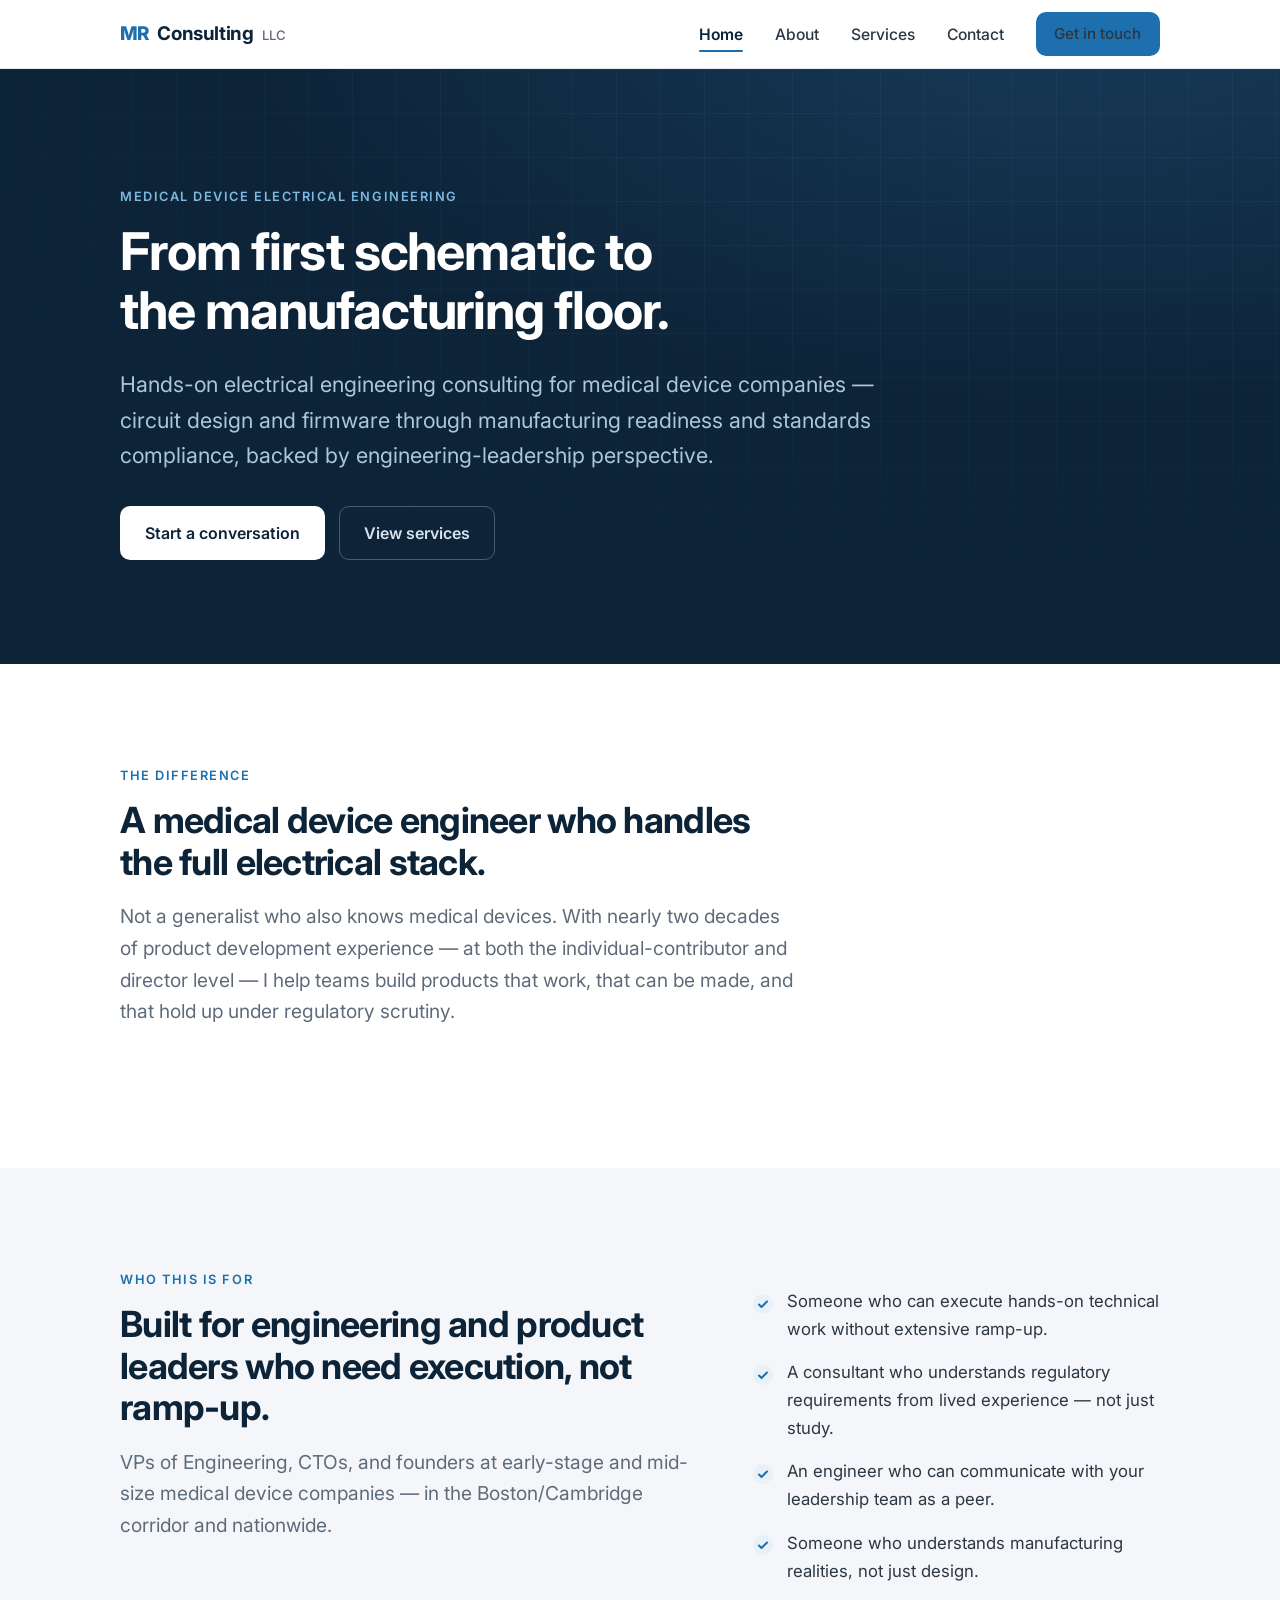
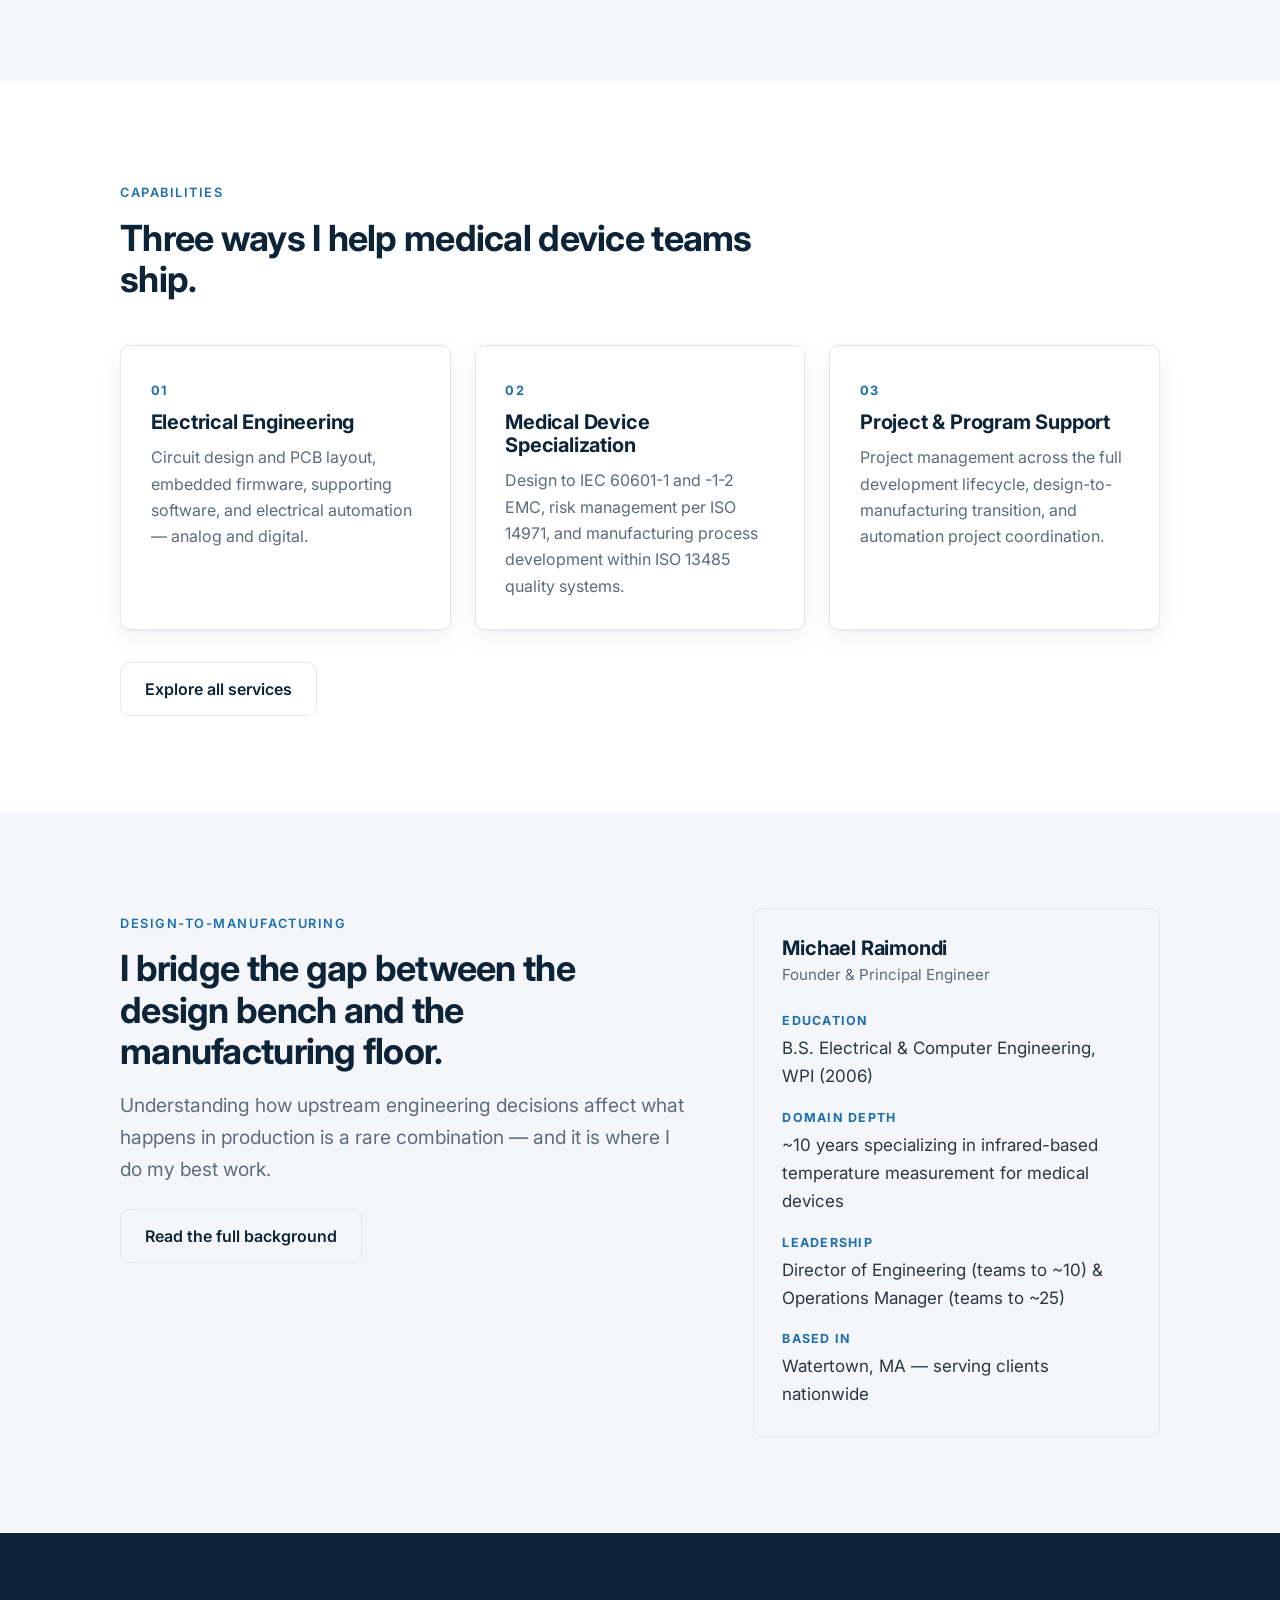
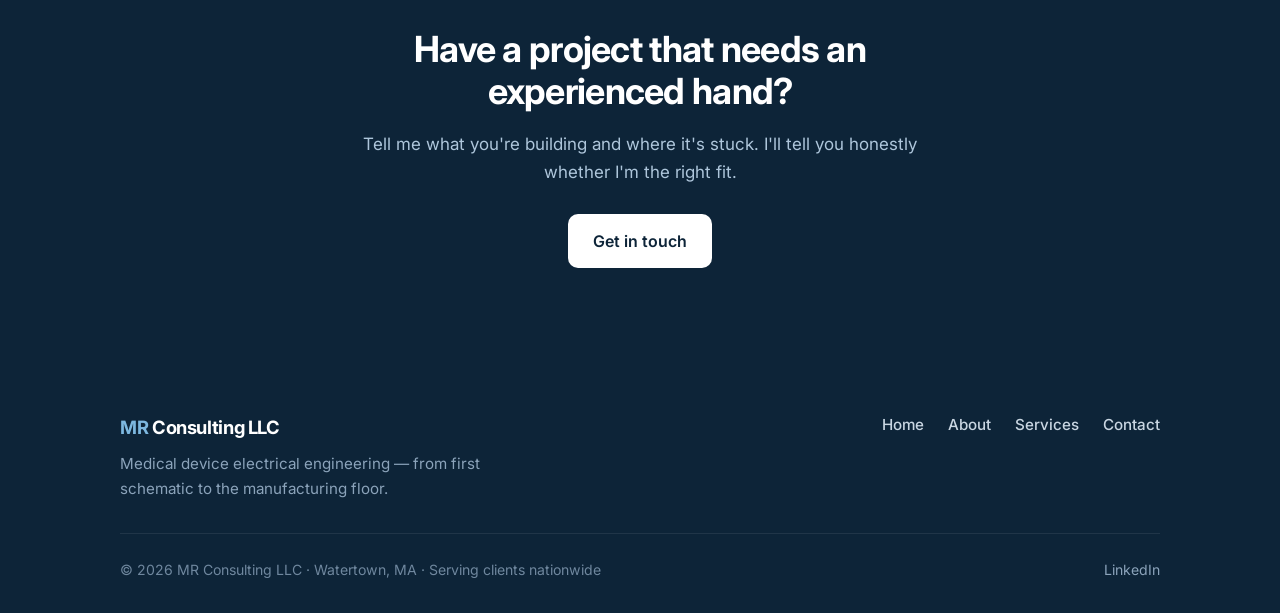
==== index.html @ c3e93117 "Initial commit: MR Consulting LLC website Static marketing site (home, about, services, contact) wit" ====
<!DOCTYPE html>
<html lang="en">
<head>
  <meta charset="UTF-8" />
  <meta name="viewport" content="width=device-width, initial-scale=1.0" />
  <title>Medical Device Electrical Engineering Consultant | Boston / Watertown, MA — MR Consulting LLC</title>
  <meta name="description" content="Hands-on electrical engineering consulting for medical device companies — circuit design, embedded firmware, IEC 60601 compliance, and design-to-manufacturing. Boston / Watertown, MA, serving clients nationwide." />
  <link rel="canonical" href="https://mrconsultingco.com/" />
  <meta property="og:type" content="website" />
  <meta property="og:site_name" content="MR Consulting LLC" />
  <meta property="og:title" content="Medical Device Electrical Engineering Consultant — MR Consulting LLC" />
  <meta property="og:description" content="Hands-on electrical engineering for medical device companies — circuit design and firmware through IEC 60601 compliance and manufacturing readiness. Boston / Watertown, MA." />
  <meta property="og:url" content="https://mrconsultingco.com/" />
  <meta name="twitter:card" content="summary" />
  <script type="application/ld+json">
  {
    "@context": "https://schema.org",
    "@type": "ProfessionalService",
    "name": "MR Consulting LLC",
    "description": "Medical device electrical engineering consulting — circuit design, embedded firmware, IEC 60601 compliance, and design-to-manufacturing.",
    "url": "https://mrconsultingco.com/",
    "email": "michael@mrconsultingco.com",
    "founder": {
      "@type": "Person",
      "name": "Michael Raimondi",
      "jobTitle": "Founder & Principal Engineer",
      "alumniOf": "Worcester Polytechnic Institute",
      "sameAs": "https://www.linkedin.com/in/michael-raimondi-7b52b723/"
    },
    "address": {
      "@type": "PostalAddress",
      "addressLocality": "Watertown",
      "addressRegion": "MA",
      "addressCountry": "US"
    },
    "areaServed": "US",
    "knowsAbout": [
      "IEC 60601-1",
      "IEC 60601-1-2 electromagnetic compatibility",
      "ISO 14971 risk management",
      "ISO 13485 quality systems",
      "Embedded firmware (C, Microchip PIC, AVR)",
      "PCB design and layout",
      "Infrared temperature measurement",
      "Design for Manufacturability"
    ],
    "sameAs": "https://www.linkedin.com/in/michael-raimondi-7b52b723/"
  }
  </script>
  <link rel="preconnect" href="https://fonts.googleapis.com" />
  <link rel="preconnect" href="https://fonts.gstatic.com" crossorigin />
  <link href="https://fonts.googleapis.com/css2?family=Inter:wght@400;500;600;700;800&display=swap" rel="stylesheet" />
  <link rel="stylesheet" href="css/styles.css" />
</head>
<body>

  <!-- ================= HEADER ================= -->
  <header class="site-header">
    <div class="container nav">
      <a class="brand" href="index.html" aria-label="MR Consulting LLC — home">
        <span class="brand-mark">MR</span>
        <span>Consulting</span>
        <span class="brand-sub">LLC</span>
      </a>
      <button class="nav-toggle" aria-label="Toggle navigation" aria-controls="nav-links" aria-expanded="false">
        <span></span><span></span><span></span>
      </button>
      <ul class="nav-links" id="nav-links">
        <li><a href="index.html" class="is-active">Home</a></li>
        <li><a href="about.html">About</a></li>
        <li><a href="services.html">Services</a></li>
        <li><a href="contact.html">Contact</a></li>
        <li class="btn-li"><a href="contact.html" class="btn btn--primary">Get in touch</a></li>
      </ul>
    </div>
  </header>

  <main>
    <!-- ================= HERO ================= -->
    <section class="hero">
      <div class="container">
        <span class="eyebrow">Medical Device Electrical Engineering</span>
        <h1>From first schematic to the manufacturing floor.</h1>
        <p class="hero-lead">
          Hands-on electrical engineering consulting for medical device companies —
          circuit design and firmware through manufacturing readiness and standards
          compliance, backed by engineering-leadership perspective.
        </p>
        <div class="btn-row">
          <a href="contact.html" class="btn btn--light">Start a conversation</a>
          <a href="services.html" class="btn btn--ghost" style="color:#d6e2ee;border-color:rgba(255,255,255,.25)">View services</a>
        </div>
      </div>
    </section>

    <!-- ================= POSITIONING ================= -->
    <section class="section">
      <div class="container">
        <div class="section-head">
          <span class="eyebrow">The difference</span>
          <h2>A medical device engineer who handles the full electrical stack.</h2>
          <p class="lead">
            Not a generalist who also knows medical devices. With nearly two decades of
            product development experience — at both the individual-contributor and
            director level — I help teams build products that work, that can be made,
            and that hold up under regulatory scrutiny.
          </p>
        </div>
      </div>
    </section>

    <!-- ================= WHO THIS IS FOR ================= -->
    <section class="section section--cool">
      <div class="container split">
        <div>
          <span class="eyebrow">Who this is for</span>
          <h2>Built for engineering and product leaders who need execution, not ramp-up.</h2>
          <p class="lead">
            VPs of Engineering, CTOs, and founders at early-stage and mid-size medical
            device companies — in the Boston/Cambridge corridor and nationwide.
          </p>
        </div>
        <ul class="audience-list">
          <li>
            <span class="check" aria-hidden="true">
              <svg width="20" height="20" viewBox="0 0 20 20" fill="none"><circle cx="10" cy="10" r="10" fill="#e8f1f8"/><path d="M6 10.5l2.5 2.5L14 7.5" stroke="#1d6fae" stroke-width="2" stroke-linecap="round" stroke-linejoin="round"/></svg>
            </span>
            <span>Someone who can execute hands-on technical work without extensive ramp-up.</span>
          </li>
          <li>
            <span class="check" aria-hidden="true">
              <svg width="20" height="20" viewBox="0 0 20 20" fill="none"><circle cx="10" cy="10" r="10" fill="#e8f1f8"/><path d="M6 10.5l2.5 2.5L14 7.5" stroke="#1d6fae" stroke-width="2" stroke-linecap="round" stroke-linejoin="round"/></svg>
            </span>
            <span>A consultant who understands regulatory requirements from lived experience — not just study.</span>
          </li>
          <li>
            <span class="check" aria-hidden="true">
              <svg width="20" height="20" viewBox="0 0 20 20" fill="none"><circle cx="10" cy="10" r="10" fill="#e8f1f8"/><path d="M6 10.5l2.5 2.5L14 7.5" stroke="#1d6fae" stroke-width="2" stroke-linecap="round" stroke-linejoin="round"/></svg>
            </span>
            <span>An engineer who can communicate with your leadership team as a peer.</span>
          </li>
          <li>
            <span class="check" aria-hidden="true">
              <svg width="20" height="20" viewBox="0 0 20 20" fill="none"><circle cx="10" cy="10" r="10" fill="#e8f1f8"/><path d="M6 10.5l2.5 2.5L14 7.5" stroke="#1d6fae" stroke-width="2" stroke-linecap="round" stroke-linejoin="round"/></svg>
            </span>
            <span>Someone who understands manufacturing realities, not just design.</span>
          </li>
        </ul>
      </div>
    </section>

    <!-- ================= SERVICES PREVIEW ================= -->
    <section class="section">
      <div class="container">
        <div class="section-head">
          <span class="eyebrow">Capabilities</span>
          <h2>Three ways I help medical device teams ship.</h2>
        </div>
        <div class="grid grid-3">
          <article class="card">
            <span class="card-num">01</span>
            <h3>Electrical Engineering</h3>
            <p>Circuit design and PCB layout, embedded firmware, supporting software, and electrical automation — analog and digital.</p>
          </article>
          <article class="card">
            <span class="card-num">02</span>
            <h3>Medical Device Specialization</h3>
            <p>Design to IEC 60601-1 and -1-2 EMC, risk management per ISO 14971, and manufacturing process development within ISO 13485 quality systems.</p>
          </article>
          <article class="card">
            <span class="card-num">03</span>
            <h3>Project &amp; Program Support</h3>
            <p>Project management across the full development lifecycle, design-to-manufacturing transition, and automation project coordination.</p>
          </article>
        </div>
        <div class="btn-row" style="margin-top:2rem">
          <a href="services.html" class="btn btn--ghost">Explore all services</a>
        </div>
      </div>
    </section>

    <!-- ================= CREDIBILITY ================= -->
    <section class="section section--cool">
      <div class="container split">
        <div>
          <span class="eyebrow">Design-to-manufacturing</span>
          <h2>I bridge the gap between the design bench and the manufacturing floor.</h2>
          <p class="lead">
            Understanding how upstream engineering decisions affect what happens in
            production is a rare combination — and it is where I do my best work.
          </p>
          <div class="btn-row" style="margin-top:1.5rem">
            <a href="about.html" class="btn btn--ghost">Read the full background</a>
          </div>
        </div>
        <div class="facts">
          <h3 class="mt-0" style="margin-bottom:.15rem">Michael Raimondi</h3>
          <p style="color:var(--muted);font-size:.95rem;margin-bottom:1.5rem">Founder &amp; Principal Engineer</p>
          <dl>
            <div>
              <dt>Education</dt>
              <dd>B.S. Electrical &amp; Computer Engineering, WPI (2006)</dd>
            </div>
            <div>
              <dt>Domain depth</dt>
              <dd>~10 years specializing in infrared-based temperature measurement for medical devices</dd>
            </div>
            <div>
              <dt>Leadership</dt>
              <dd>Director of Engineering (teams to ~10) &amp; Operations Manager (teams to ~25)</dd>
            </div>
            <div>
              <dt>Based in</dt>
              <dd>Watertown, MA — serving clients nationwide</dd>
            </div>
          </dl>
        </div>
      </div>
    </section>

    <!-- ================= CTA BAND ================= -->
    <section class="section section--ink cta-band">
      <div class="container">
        <h2>Have a project that needs an experienced hand?</h2>
        <p>Tell me what you're building and where it's stuck. I'll tell you honestly whether I'm the right fit.</p>
        <div class="btn-row">
          <a href="contact.html" class="btn btn--light">Get in touch</a>
        </div>
      </div>
    </section>
  </main>

  <!-- ================= FOOTER ================= -->
  <footer class="site-footer">
    <div class="container">
      <div class="footer-top">
        <div>
          <div class="footer-brand"><span>MR</span> Consulting LLC</div>
          <p class="footer-tagline">Medical device electrical engineering — from first schematic to the manufacturing floor.</p>
        </div>
        <nav class="footer-nav" aria-label="Footer">
          <a href="index.html">Home</a>
          <a href="about.html">About</a>
          <a href="services.html">Services</a>
          <a href="contact.html">Contact</a>
        </nav>
      </div>
      <div class="footer-bottom">
        <span>&copy; <span id="year">2026</span> MR Consulting LLC · Watertown, MA · Serving clients nationwide</span>
        <span><a href="https://www.linkedin.com/in/michael-raimondi-7b52b723/" target="_blank" rel="noopener">LinkedIn</a></span>
      </div>
    </div>
  </footer>

  <script src="js/main.js"></script>
  <script>document.getElementById("year").textContent = new Date().getFullYear();</script>
</body>
</html>
---- css/styles.css ----
/* =========================================================
   MR Consulting LLC — Shared Stylesheet
   Engineering-firm aesthetic: clean, precise, fast.
   ========================================================= */

/* ---------- Design tokens ---------- */
:root {
  /* Color */
  --ink:        #0d2438;   /* deep navy — headings, primary surfaces */
  --ink-soft:   #16344f;
  --slate:      #2b3742;   /* body text */
  --muted:      #5d6b7a;   /* secondary text */
  --line:       #e2e8f0;   /* hairlines, borders */
  --bg:         #ffffff;
  --bg-cool:    #f4f6f9;   /* alternating section bg */
  --accent:     #1d6fae;   /* steel blue — links, CTAs */
  --accent-dk:  #155a90;
  --accent-soft:#e8f1f8;
  --white:      #ffffff;

  /* Type */
  --font: "Inter", -apple-system, BlinkMacSystemFont, "Segoe UI", Roboto,
          Helvetica, Arial, sans-serif;

  /* Layout */
  --maxw: 1120px;
  --gutter: clamp(1.25rem, 4vw, 2.5rem);
  --radius: 10px;
  --shadow: 0 1px 2px rgba(13, 36, 56, .06), 0 8px 24px rgba(13, 36, 56, .06);

  /* Motion */
  --ease: cubic-bezier(.22, .61, .36, 1);
}

/* ---------- Reset / base ---------- */
*, *::before, *::after { box-sizing: border-box; }

html { scroll-behavior: smooth; -webkit-text-size-adjust: 100%; }

body {
  margin: 0;
  font-family: var(--font);
  color: var(--slate);
  background: var(--bg);
  line-height: 1.65;
  font-size: 1.0625rem;
  -webkit-font-smoothing: antialiased;
  text-rendering: optimizeLegibility;
}

img { max-width: 100%; display: block; }

h1, h2, h3, h4 {
  color: var(--ink);
  line-height: 1.15;
  letter-spacing: -0.02em;
  margin: 0 0 .5em;
  font-weight: 700;
}

h1 { font-size: clamp(2.1rem, 5vw, 3.25rem); }
h2 { font-size: clamp(1.6rem, 3.4vw, 2.25rem); }
h3 { font-size: 1.25rem; letter-spacing: -0.01em; }

p { margin: 0 0 1.1rem; }
p:last-child { margin-bottom: 0; }

a { color: var(--accent); text-decoration: none; transition: color .15s var(--ease); }
a:hover { color: var(--accent-dk); }

strong { color: var(--ink-soft); font-weight: 600; }

/* ---------- Layout helpers ---------- */
.container {
  width: 100%;
  max-width: var(--maxw);
  margin-inline: auto;
  padding-inline: var(--gutter);
}

.section { padding: clamp(3.5rem, 8vw, 6rem) 0; }
.section--cool { background: var(--bg-cool); }
.section--ink  { background: var(--ink); color: #c9d6e2; }
.section--ink h2, .section--ink h3 { color: #fff; }

.eyebrow {
  display: inline-block;
  font-size: .8rem;
  font-weight: 600;
  letter-spacing: .12em;
  text-transform: uppercase;
  color: var(--accent);
  margin-bottom: .9rem;
}
.section--ink .eyebrow { color: #7db8e0; }

.lead { font-size: 1.2rem; color: var(--muted); max-width: 60ch; }

.section-head { max-width: 62ch; margin-bottom: 2.75rem; }

/* ---------- Buttons ---------- */
.btn {
  display: inline-flex;
  align-items: center;
  gap: .5rem;
  font-weight: 600;
  font-size: 1rem;
  padding: .8rem 1.5rem;
  border-radius: var(--radius);
  border: 1px solid transparent;
  cursor: pointer;
  transition: transform .12s var(--ease), background .15s var(--ease),
              border-color .15s var(--ease), color .15s var(--ease);
  white-space: nowrap;
}
.btn:active { transform: translateY(1px); }

.btn--primary { background: var(--accent); color: #fff; }
.btn--primary:hover { background: var(--accent-dk); color: #fff; }

.btn--ghost {
  background: transparent;
  color: var(--ink);
  border-color: var(--line);
}
.btn--ghost:hover { border-color: var(--accent); color: var(--accent); }

.btn--light { background: #fff; color: var(--ink); }
.btn--light:hover { background: var(--accent-soft); color: var(--accent-dk); }

.btn-row { display: flex; flex-wrap: wrap; gap: .85rem; }

/* ---------- Header / nav ---------- */
.site-header {
  position: sticky;
  top: 0;
  z-index: 50;
  background: rgba(255, 255, 255, .9);
  backdrop-filter: saturate(180%) blur(10px);
  border-bottom: 1px solid var(--line);
}
.nav {
  display: flex;
  align-items: center;
  justify-content: space-between;
  height: 68px;
}
.brand {
  display: flex;
  align-items: baseline;
  gap: .55rem;
  font-weight: 700;
  color: var(--ink);
  letter-spacing: -0.02em;
  font-size: 1.18rem;
}
.brand:hover { color: var(--ink); }
.brand .brand-mark {
  font-weight: 800;
  color: var(--accent);
  letter-spacing: -0.04em;
}
.brand .brand-sub {
  font-size: .82rem;
  font-weight: 500;
  color: var(--muted);
  letter-spacing: 0;
}

.nav-links {
  display: flex;
  align-items: center;
  gap: 2rem;
  list-style: none;
  margin: 0;
  padding: 0;
}
.nav-links a {
  color: var(--slate);
  font-weight: 500;
  font-size: .98rem;
  padding: .35rem 0;
  position: relative;
}
.nav-links a:hover { color: var(--ink); }
.nav-links a.is-active { color: var(--ink); font-weight: 600; }
.nav-links a.is-active::after {
  content: "";
  position: absolute;
  left: 0; right: 0; bottom: -2px;
  height: 2px;
  background: var(--accent);
  border-radius: 2px;
}
.nav-links .btn { padding: .55rem 1.1rem; font-size: .95rem; }

.nav-toggle {
  display: none;
  background: none;
  border: 0;
  cursor: pointer;
  padding: .5rem;
  margin: -.5rem;
}
.nav-toggle span {
  display: block;
  width: 24px; height: 2px;
  background: var(--ink);
  border-radius: 2px;
  transition: transform .2s var(--ease), opacity .2s var(--ease);
}
.nav-toggle span + span { margin-top: 6px; }

@media (max-width: 760px) {
  .nav-toggle { display: block; }
  .nav-links {
    position: absolute;
    top: 68px; left: 0; right: 0;
    flex-direction: column;
    align-items: stretch;
    gap: 0;
    background: #fff;
    border-bottom: 1px solid var(--line);
    box-shadow: var(--shadow);
    padding: .5rem var(--gutter) 1.25rem;
    display: none;
  }
  .nav-links.is-open { display: flex; }
  .nav-links li { border-top: 1px solid var(--line); }
  .nav-links li:first-child { border-top: 0; }
  .nav-links a { display: block; padding: .9rem 0; }
  .nav-links a.is-active::after { display: none; }
  .nav-links .btn-li { padding-top: 1rem; border-top: 0; }
  .nav-links .btn { width: 100%; justify-content: center; }
  .nav-toggle.is-open span:nth-child(1) { transform: translateY(8px) rotate(45deg); }
  .nav-toggle.is-open span:nth-child(2) { opacity: 0; }
  .nav-toggle.is-open span:nth-child(3) { transform: translateY(-8px) rotate(-45deg); }
}

/* ---------- Hero ---------- */
.hero {
  background:
    radial-gradient(120% 120% at 85% -10%, #173a59 0%, var(--ink) 55%);
  color: #d6e2ee;
  padding: clamp(4rem, 9vw, 7rem) 0 clamp(4rem, 9vw, 6.5rem);
  position: relative;
  overflow: hidden;
}
.hero::after { /* subtle circuit-grid texture */
  content: "";
  position: absolute;
  inset: 0;
  background-image:
    linear-gradient(rgba(125,184,224,.06) 1px, transparent 1px),
    linear-gradient(90deg, rgba(125,184,224,.06) 1px, transparent 1px);
  background-size: 44px 44px;
  mask-image: radial-gradient(120% 120% at 80% 0%, #000 30%, transparent 75%);
  pointer-events: none;
}
.hero .container { position: relative; z-index: 1; }
.hero h1 { color: #fff; max-width: 18ch; }
.hero .hero-lead {
  font-size: clamp(1.1rem, 2.2vw, 1.35rem);
  color: #aec6db;
  max-width: 58ch;
  margin-top: 1.25rem;
}
.hero .eyebrow { color: #7db8e0; }
.hero .btn-row { margin-top: 2rem; }

/* ---------- Cards / grids ---------- */
.grid { display: grid; gap: 1.5rem; }
.grid-2 { grid-template-columns: repeat(2, 1fr); }
.grid-3 { grid-template-columns: repeat(3, 1fr); }
@media (max-width: 860px) { .grid-3 { grid-template-columns: 1fr; } }
@media (max-width: 680px) { .grid-2 { grid-template-columns: 1fr; } }

.card {
  background: #fff;
  border: 1px solid var(--line);
  border-radius: var(--radius);
  padding: 1.85rem;
  box-shadow: var(--shadow);
  transition: transform .18s var(--ease), box-shadow .18s var(--ease);
}
.card:hover { transform: translateY(-3px); box-shadow: 0 10px 34px rgba(13,36,56,.12); }
.card .card-num {
  font-size: .8rem;
  font-weight: 700;
  letter-spacing: .1em;
  color: var(--accent);
}
.card h3 { margin-top: .5rem; }
.card p { color: var(--muted); font-size: 1rem; }
.card ul { margin: .75rem 0 0; padding-left: 1.1rem; color: var(--muted); font-size: .97rem; }
.card ul li { margin-bottom: .35rem; }

/* Plain feature list (no card) */
.feature h3 { display: flex; align-items: center; gap: .6rem; }
.feature .dot {
  width: 9px; height: 9px; border-radius: 50%;
  background: var(--accent); flex: 0 0 auto;
}

/* ---------- "Who this is for" ---------- */
.audience-list {
  list-style: none; margin: 1.5rem 0 0; padding: 0;
  display: grid; gap: 1rem;
}
.audience-list li {
  display: flex; gap: .85rem; align-items: flex-start;
  font-size: 1.05rem;
}
.audience-list .check {
  flex: 0 0 auto; margin-top: .35rem;
  width: 20px; height: 20px;
}
.check svg { display: block; }

/* ---------- Split (about) ---------- */
.split {
  display: grid;
  grid-template-columns: 1.4fr 1fr;
  gap: clamp(2rem, 5vw, 4rem);
  align-items: start;
}
@media (max-width: 880px) { .split { grid-template-columns: 1fr; } }

.facts {
  background: var(--bg-cool);
  border: 1px solid var(--line);
  border-radius: var(--radius);
  padding: 1.75rem;
}
.facts dl { margin: 0; display: grid; gap: 1.1rem; }
.facts dt {
  font-size: .78rem; font-weight: 700; letter-spacing: .1em;
  text-transform: uppercase; color: var(--accent); margin-bottom: .15rem;
}
.facts dd { margin: 0; color: var(--slate); }

/* ---------- Tag chips ---------- */
.tags { display: flex; flex-wrap: wrap; gap: .55rem; margin-top: 1rem; }
.tag {
  font-size: .85rem; font-weight: 500;
  background: var(--accent-soft); color: var(--accent-dk);
  border: 1px solid #cfe2f1;
  padding: .35rem .8rem; border-radius: 999px;
}

/* ---------- CTA band ---------- */
.cta-band { text-align: center; }
.cta-band h2 { color: #fff; max-width: 22ch; margin-inline: auto; }
.cta-band p { color: #aec6db; max-width: 52ch; margin: 1rem auto 1.75rem; }
.cta-band .btn-row { justify-content: center; }

/* ---------- Contact ---------- */
.contact-grid {
  display: grid;
  grid-template-columns: 1fr 1fr;
  gap: clamp(1.5rem, 4vw, 3rem);
}
@media (max-width: 760px) { .contact-grid { grid-template-columns: 1fr; } }

.contact-method {
  display: flex; gap: 1rem; align-items: flex-start;
  padding: 1.4rem 0; border-top: 1px solid var(--line);
}
.contact-method:first-of-type { border-top: 0; }
.contact-method .ic {
  flex: 0 0 auto; width: 42px; height: 42px;
  display: grid; place-items: center;
  background: var(--accent-soft); color: var(--accent-dk);
  border-radius: 10px;
}
.contact-method h3 { font-size: 1.05rem; margin-bottom: .15rem; }
.contact-method p { font-size: .98rem; color: var(--muted); margin: 0; }

.placeholder {
  background: #fff4d6;
  border-bottom: 1px dashed #d9a300;
  color: #6b5200;
  padding: 0 .15em;
}

/* ---------- Footer ---------- */
.site-footer {
  background: var(--ink);
  color: #8ba3ba;
  padding: 3rem 0 2rem;
  font-size: .95rem;
}
.footer-top {
  display: flex; flex-wrap: wrap; gap: 2rem;
  justify-content: space-between; align-items: flex-start;
  padding-bottom: 2rem; border-bottom: 1px solid rgba(255,255,255,.08);
}
.footer-brand { color: #fff; font-weight: 700; font-size: 1.15rem; letter-spacing: -0.02em; }
.footer-brand span { color: #7db8e0; }
.footer-tagline { margin-top: .5rem; max-width: 36ch; color: #8ba3ba; }
.footer-nav { display: flex; gap: 1.5rem; flex-wrap: wrap; }
.footer-nav a { color: #c9d6e2; font-weight: 500; }
.footer-nav a:hover { color: #fff; }
.footer-bottom {
  padding-top: 1.5rem; display: flex; flex-wrap: wrap;
  gap: .5rem 1.5rem; justify-content: space-between;
  font-size: .88rem; color: #6f879e;
}
.footer-bottom a { color: #8ba3ba; }
.footer-bottom a:hover { color: #fff; }

/* ---------- Utilities ---------- */
.mt-0 { margin-top: 0; }
.center { text-align: center; }
.visually-hidden {
  position: absolute; width: 1px; height: 1px;
  padding: 0; margin: -1px; overflow: hidden;
  clip: rect(0 0 0 0); white-space: nowrap; border: 0;
}

/* Respect reduced motion */
@media (prefers-reduced-motion: reduce) {
  * { animation: none !important; transition: none !important; scroll-behavior: auto !important; }
}
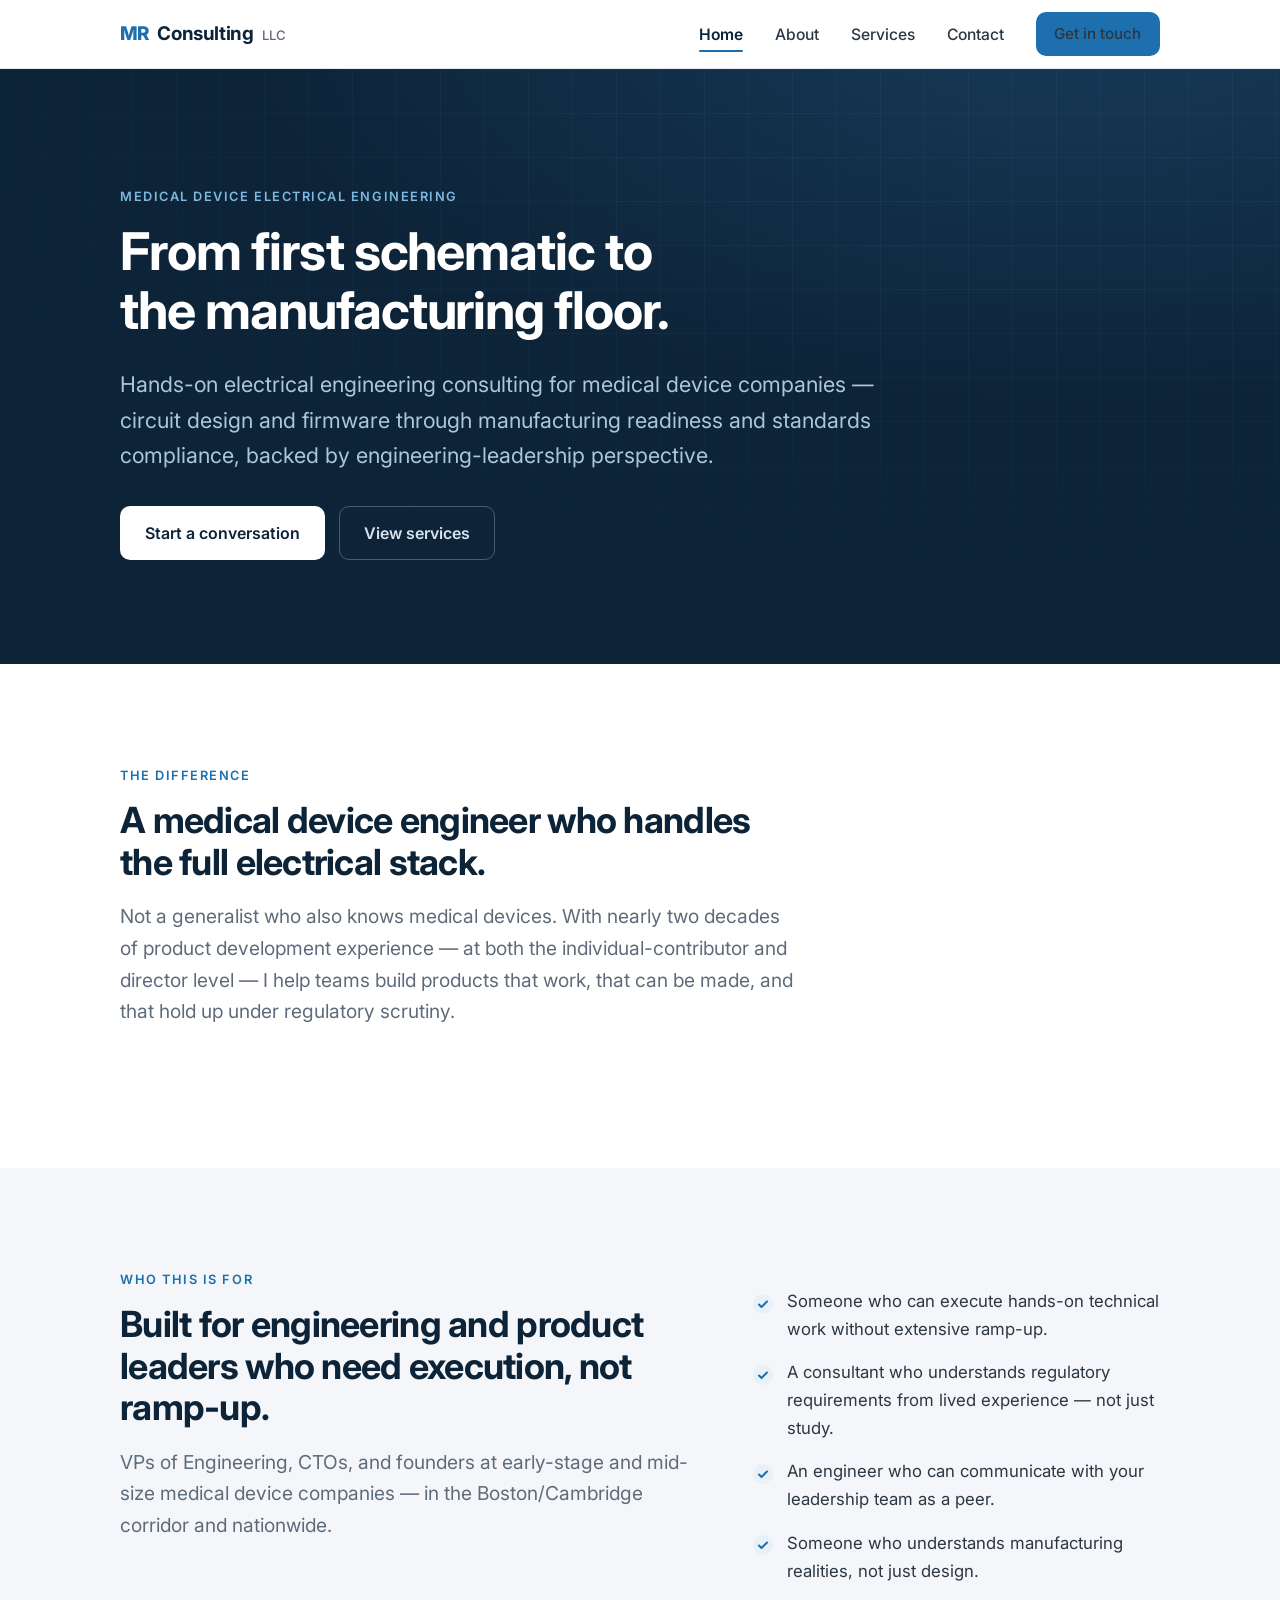
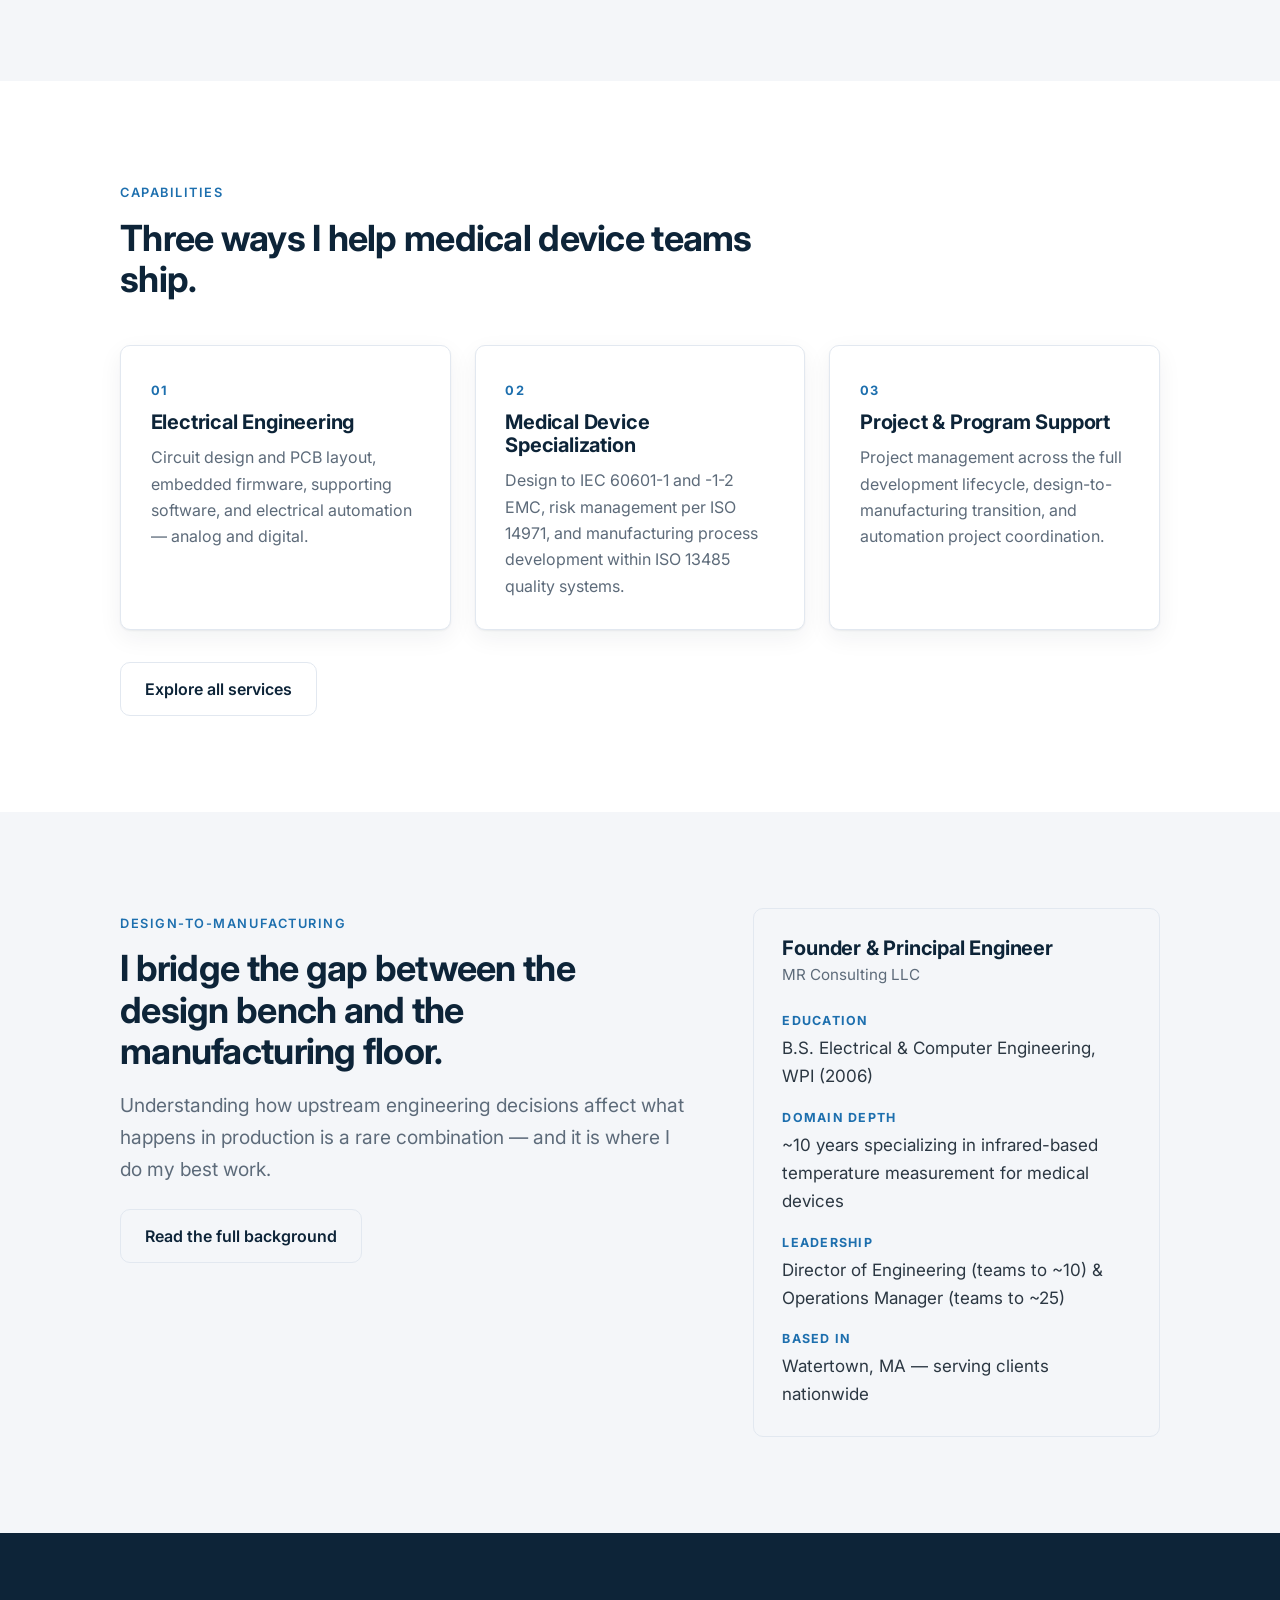
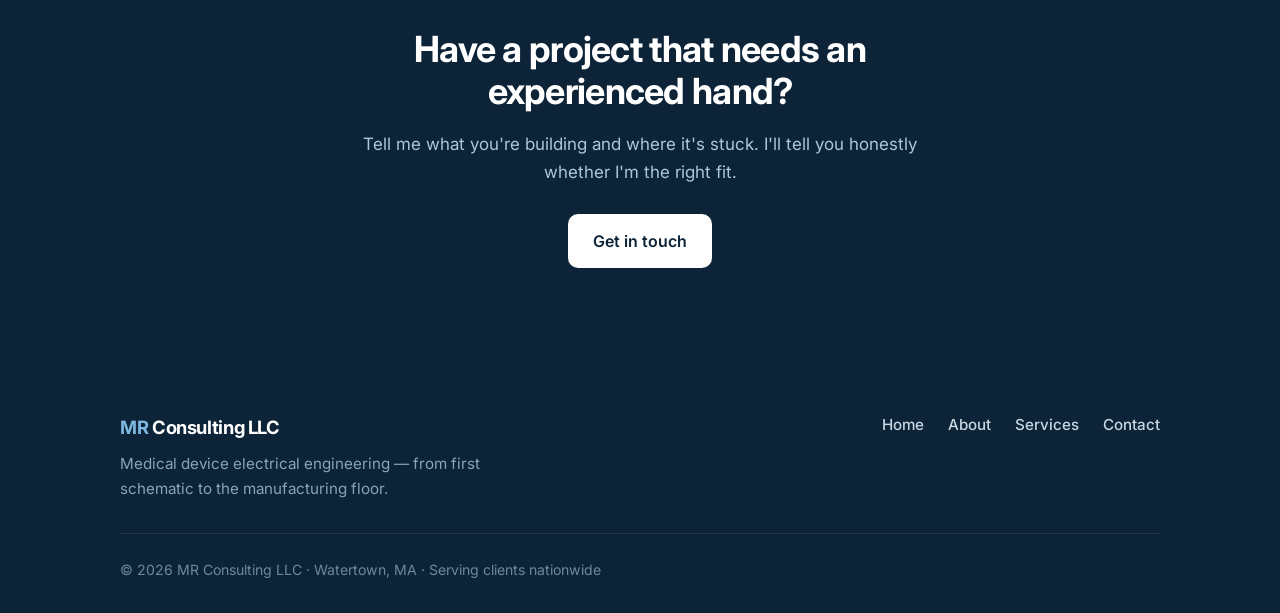
==== commit 4c3ea48f: "Remove personal name and LinkedIn links from public site Strip founder's name and all LinkedIn refer" ====
--- a/index.html
+++ b/index.html
@@ -20,13 +20,6 @@
     "description": "Medical device electrical engineering consulting — circuit design, embedded firmware, IEC 60601 compliance, and design-to-manufacturing.",
     "url": "https://mrconsultingco.com/",
     "email": "michael@mrconsultingco.com",
-    "founder": {
-      "@type": "Person",
-      "name": "Michael Raimondi",
-      "jobTitle": "Founder & Principal Engineer",
-      "alumniOf": "Worcester Polytechnic Institute",
-      "sameAs": "https://www.linkedin.com/in/michael-raimondi-7b52b723/"
-    },
     "address": {
       "@type": "PostalAddress",
       "addressLocality": "Watertown",
@@ -43,8 +36,7 @@
       "PCB design and layout",
       "Infrared temperature measurement",
       "Design for Manufacturability"
-    ],
-    "sameAs": "https://www.linkedin.com/in/michael-raimondi-7b52b723/"
+    ]
   }
   </script>
   <link rel="preconnect" href="https://fonts.googleapis.com" />
@@ -194,8 +186,8 @@
           </div>
         </div>
         <div class="facts">
-          <h3 class="mt-0" style="margin-bottom:.15rem">Michael Raimondi</h3>
-          <p style="color:var(--muted);font-size:.95rem;margin-bottom:1.5rem">Founder &amp; Principal Engineer</p>
+          <h3 class="mt-0" style="margin-bottom:.15rem">Founder &amp; Principal Engineer</h3>
+          <p style="color:var(--muted);font-size:.95rem;margin-bottom:1.5rem">MR Consulting LLC</p>
           <dl>
             <div>
               <dt>Education</dt>
@@ -247,7 +239,6 @@
       </div>
       <div class="footer-bottom">
         <span>&copy; <span id="year">2026</span> MR Consulting LLC · Watertown, MA · Serving clients nationwide</span>
-        <span><a href="https://www.linkedin.com/in/michael-raimondi-7b52b723/" target="_blank" rel="noopener">LinkedIn</a></span>
       </div>
     </div>
   </footer>
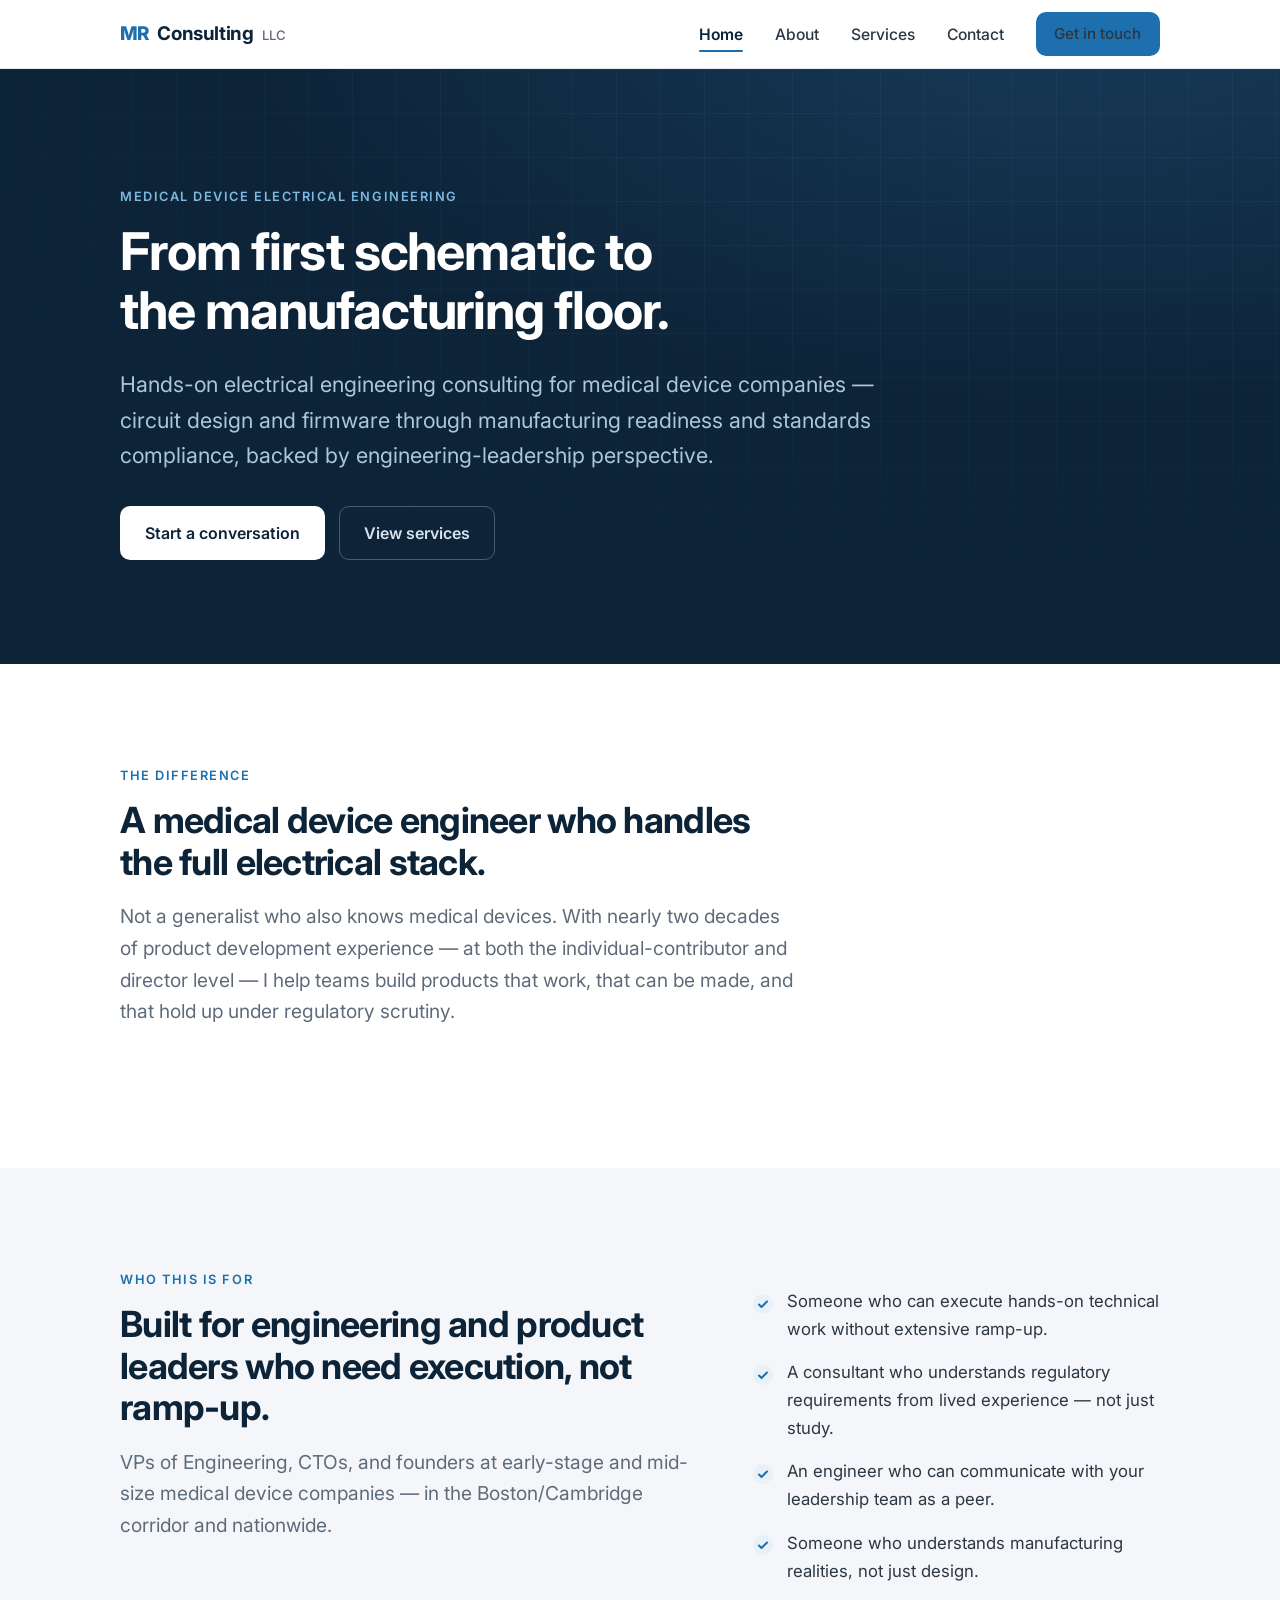
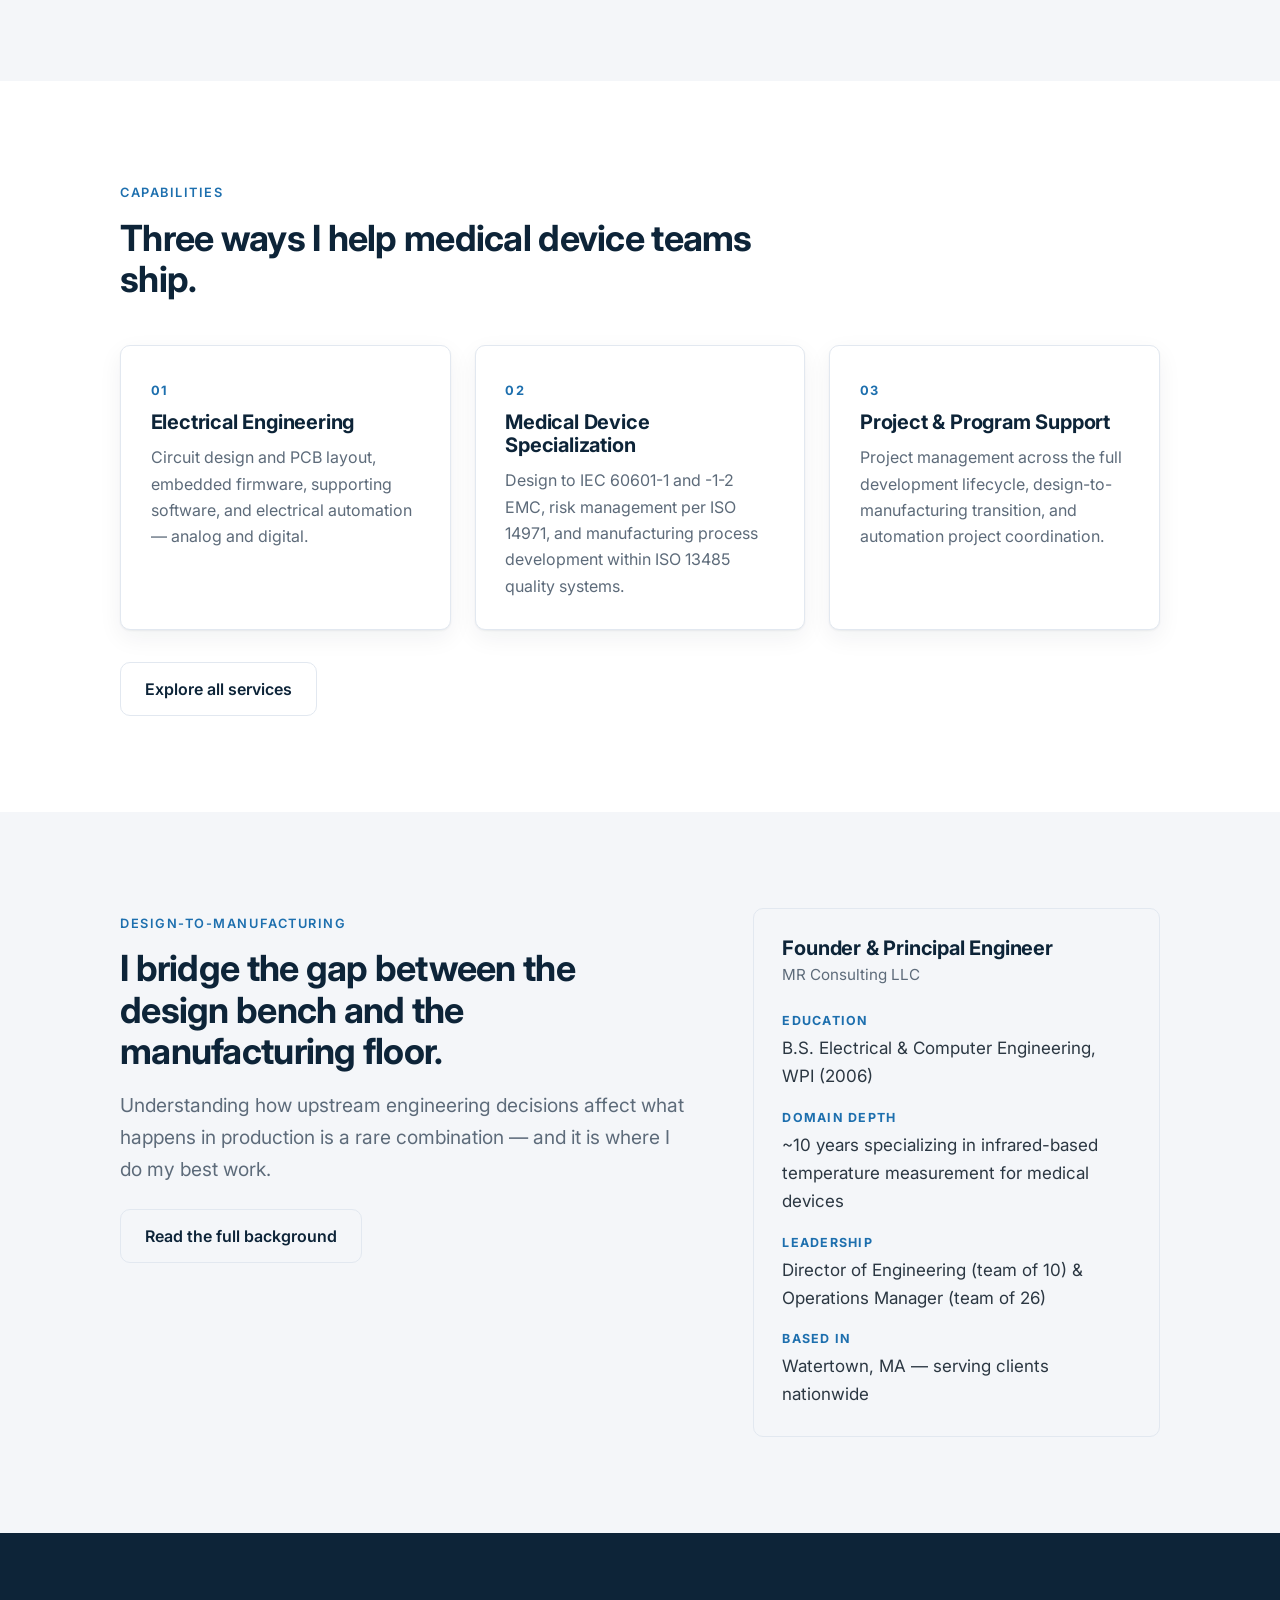
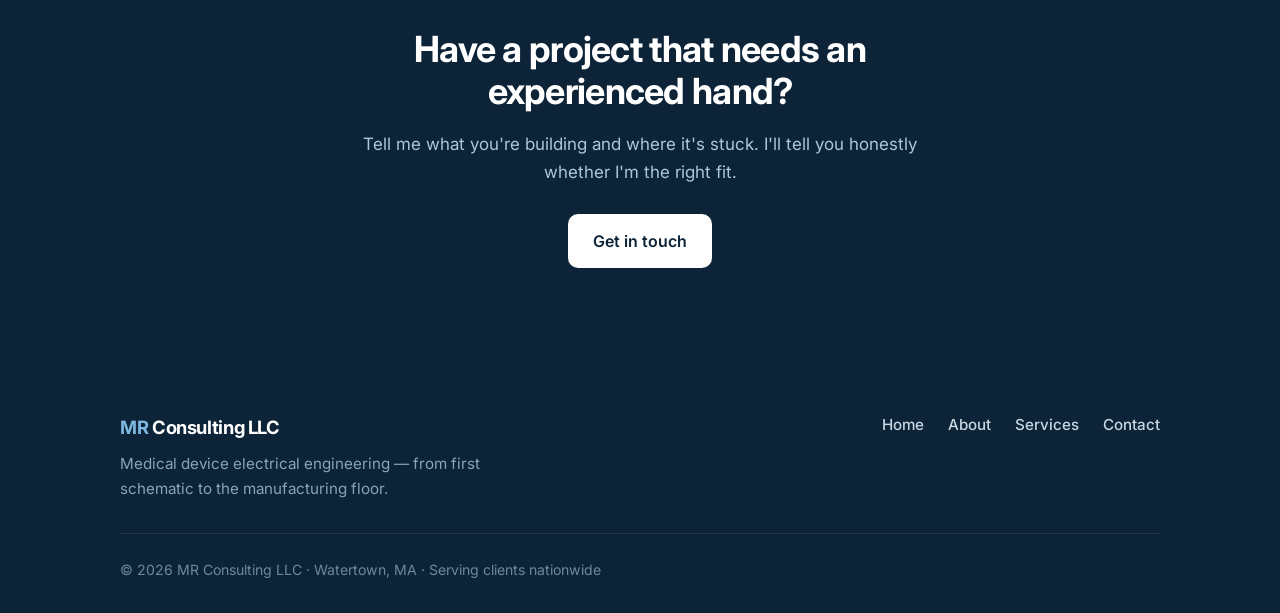
==== commit 58e61e6a: "State team sizes confidently across About and Home Drop the hedged "roughly ten" / "about twenty-fiv" ====
--- a/index.html
+++ b/index.html
@@ -33,6 +33,8 @@
       "ISO 14971 risk management",
       "ISO 13485 quality systems",
       "Embedded firmware (C, Microchip PIC, AVR)",
+      "Analog and mixed-signal circuit design",
+      "Patient isolation for medical electrical devices",
       "PCB design and layout",
       "Infrared temperature measurement",
       "Design for Manufacturability"
@@ -43,6 +45,8 @@
   <link rel="preconnect" href="https://fonts.gstatic.com" crossorigin />
   <link href="https://fonts.googleapis.com/css2?family=Inter:wght@400;500;600;700;800&display=swap" rel="stylesheet" />
   <link rel="stylesheet" href="css/styles.css" />
+  <!-- Umami Cloud analytics -->
+  <script defer src="https://cloud.umami.is/script.js" data-website-id="ed33d610-8fe4-4322-be44-9e553fc2a0b2"></script>
 </head>
 <body>
 
@@ -199,7 +203,7 @@
             </div>
             <div>
               <dt>Leadership</dt>
-              <dd>Director of Engineering (teams to ~10) &amp; Operations Manager (teams to ~25)</dd>
+              <dd>Director of Engineering (team of 10) &amp; Operations Manager (team of 26)</dd>
             </div>
             <div>
               <dt>Based in</dt>
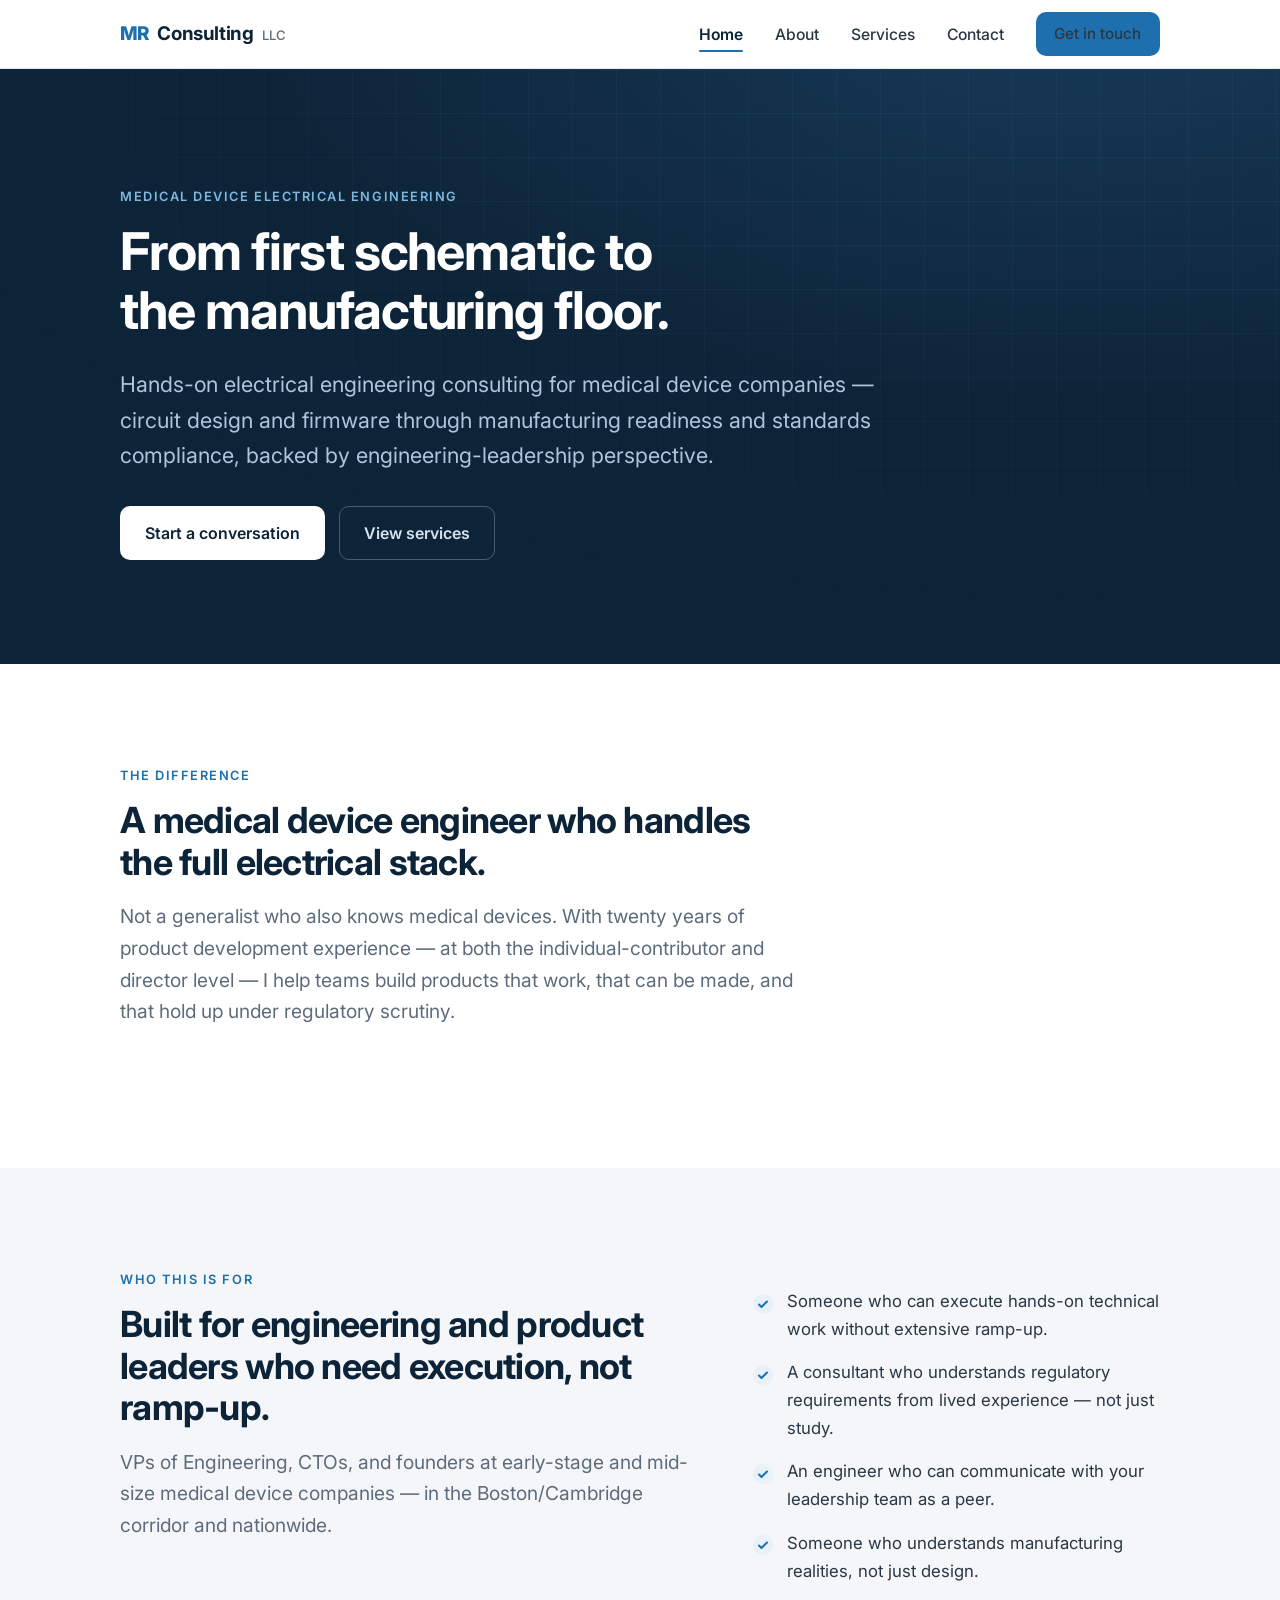
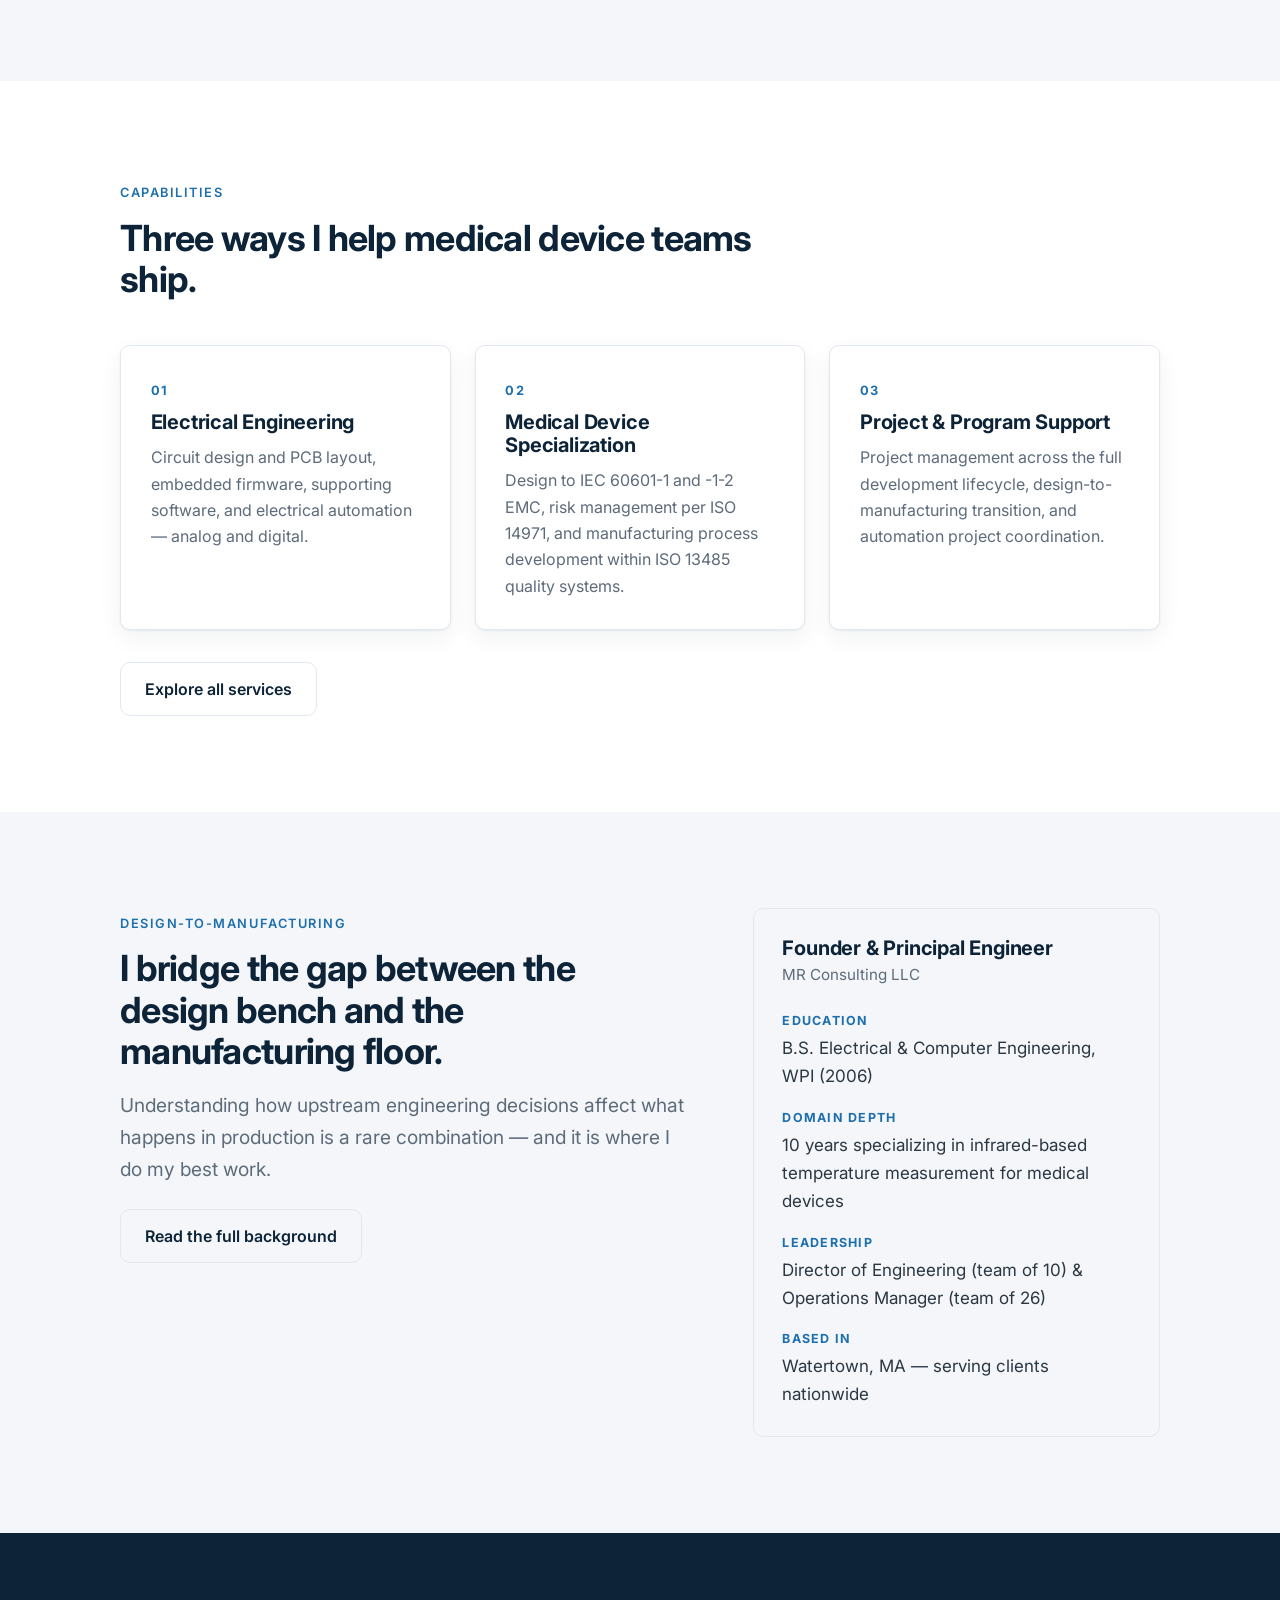
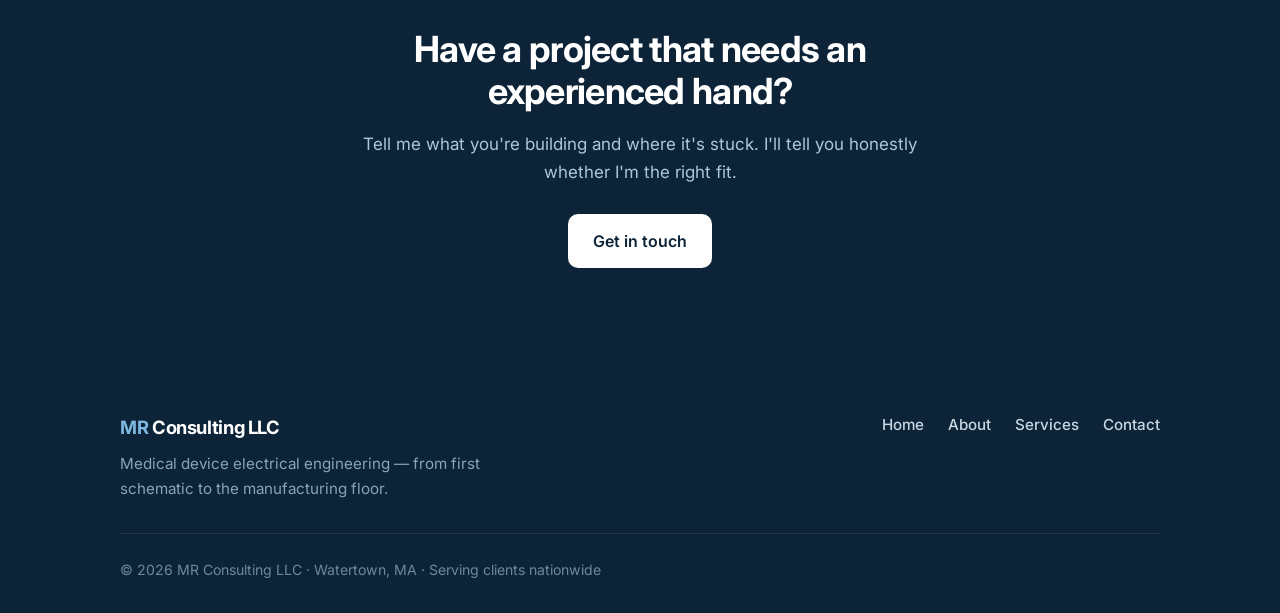
==== commit e8aaa9df: "Add favicon set, og:image, branded 404 page; state years firmly - favicon.ico (16/32/48), favicon-19" ====
--- a/index.html
+++ b/index.html
@@ -11,7 +11,11 @@
   <meta property="og:title" content="Medical Device Electrical Engineering Consultant — MR Consulting LLC" />
   <meta property="og:description" content="Hands-on electrical engineering for medical device companies — circuit design and firmware through IEC 60601 compliance and manufacturing readiness. Boston / Watertown, MA." />
   <meta property="og:url" content="https://mrconsultingco.com/" />
-  <meta name="twitter:card" content="summary" />
+  <meta property="og:image" content="https://mrconsultingco.com/og-image.png" />
+  <meta property="og:image:width" content="1200" />
+  <meta property="og:image:height" content="630" />
+  <meta property="og:image:alt" content="MR Consulting LLC — Medical Device Electrical Engineering" />
+  <meta name="twitter:card" content="summary_large_image" />
   <script type="application/ld+json">
   {
     "@context": "https://schema.org",
@@ -45,6 +49,9 @@
   <link rel="preconnect" href="https://fonts.gstatic.com" crossorigin />
   <link href="https://fonts.googleapis.com/css2?family=Inter:wght@400;500;600;700;800&display=swap" rel="stylesheet" />
   <link rel="stylesheet" href="css/styles.css" />
+  <link rel="icon" href="favicon.ico" sizes="48x48" />
+  <link rel="icon" type="image/png" sizes="192x192" href="favicon-192.png" />
+  <link rel="apple-touch-icon" href="apple-touch-icon.png" />
   <!-- Umami Cloud analytics -->
   <script defer src="https://cloud.umami.is/script.js" data-website-id="ed33d610-8fe4-4322-be44-9e553fc2a0b2"></script>
 </head>
@@ -96,7 +103,7 @@
           <span class="eyebrow">The difference</span>
           <h2>A medical device engineer who handles the full electrical stack.</h2>
           <p class="lead">
-            Not a generalist who also knows medical devices. With nearly two decades of
+            Not a generalist who also knows medical devices. With twenty years of
             product development experience — at both the individual-contributor and
             director level — I help teams build products that work, that can be made,
             and that hold up under regulatory scrutiny.
@@ -199,7 +206,7 @@
             </div>
             <div>
               <dt>Domain depth</dt>
-              <dd>~10 years specializing in infrared-based temperature measurement for medical devices</dd>
+              <dd>10 years specializing in infrared-based temperature measurement for medical devices</dd>
             </div>
             <div>
               <dt>Leadership</dt>
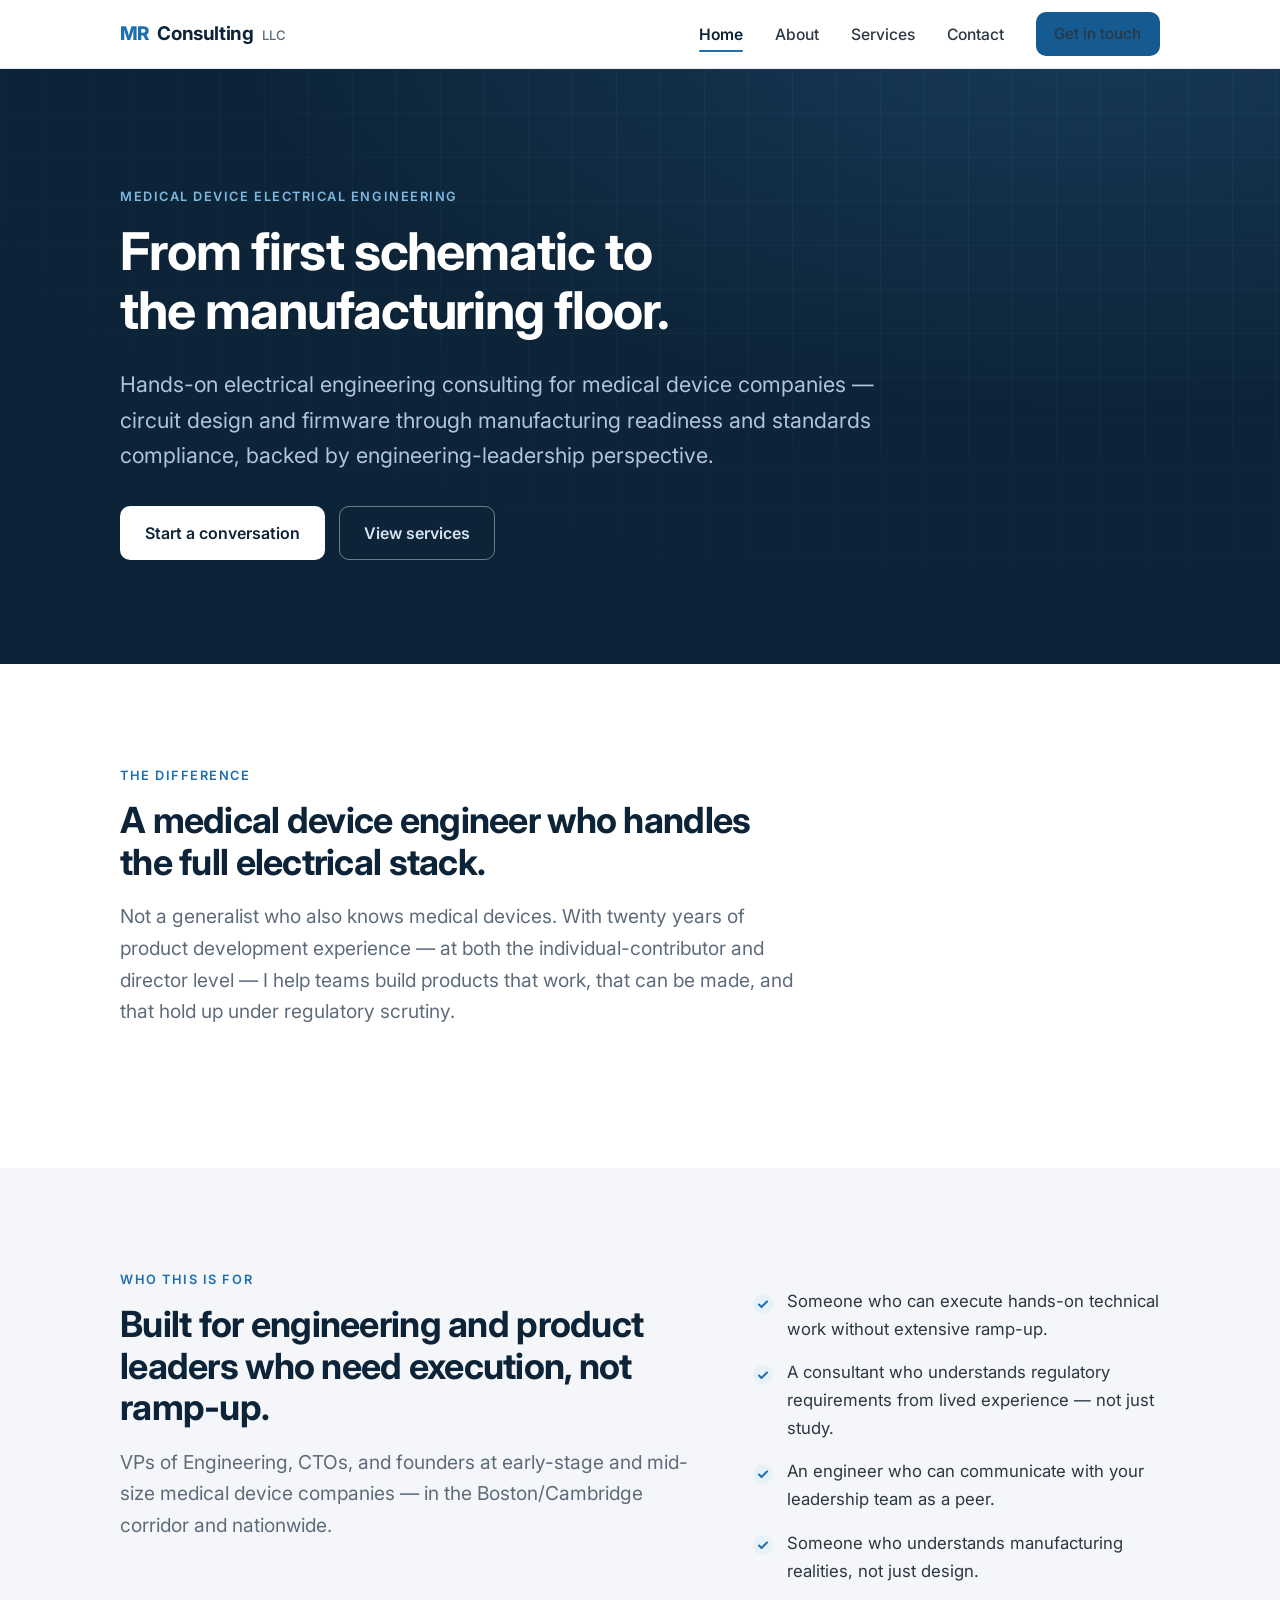
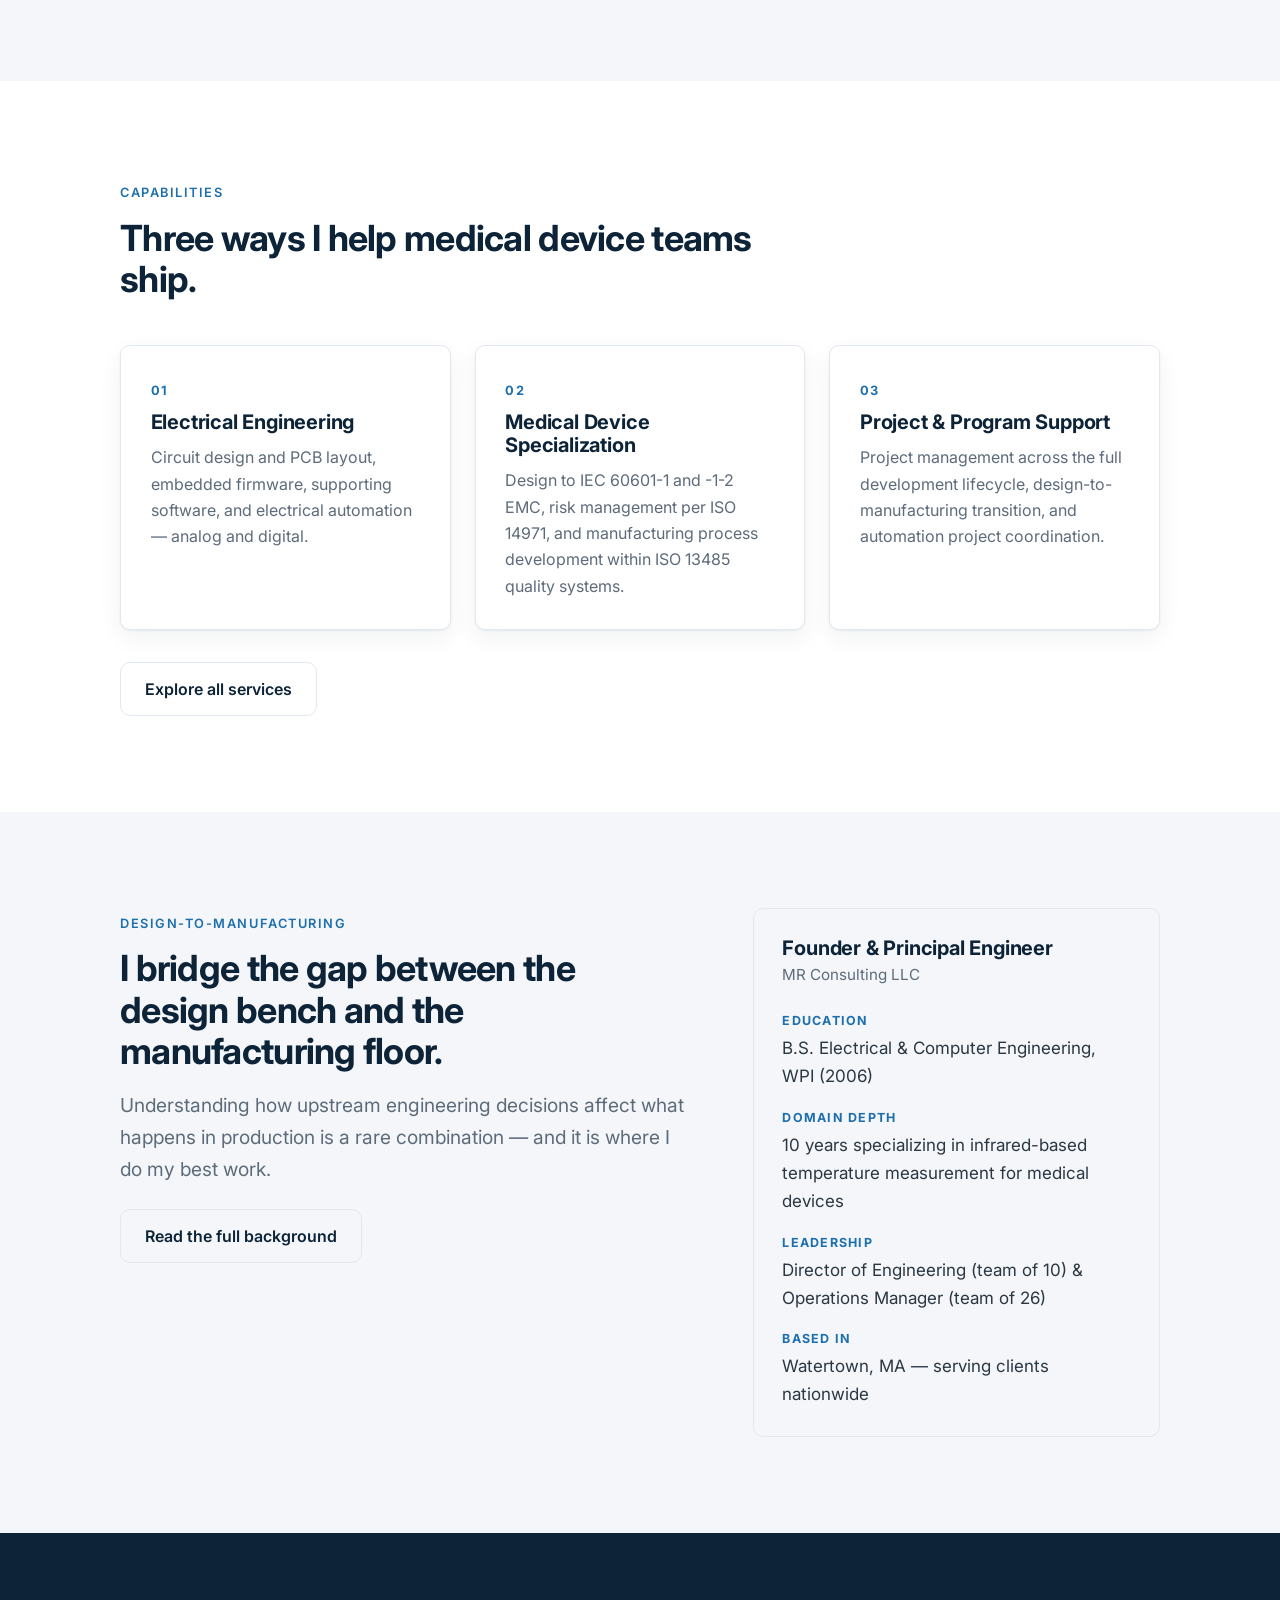
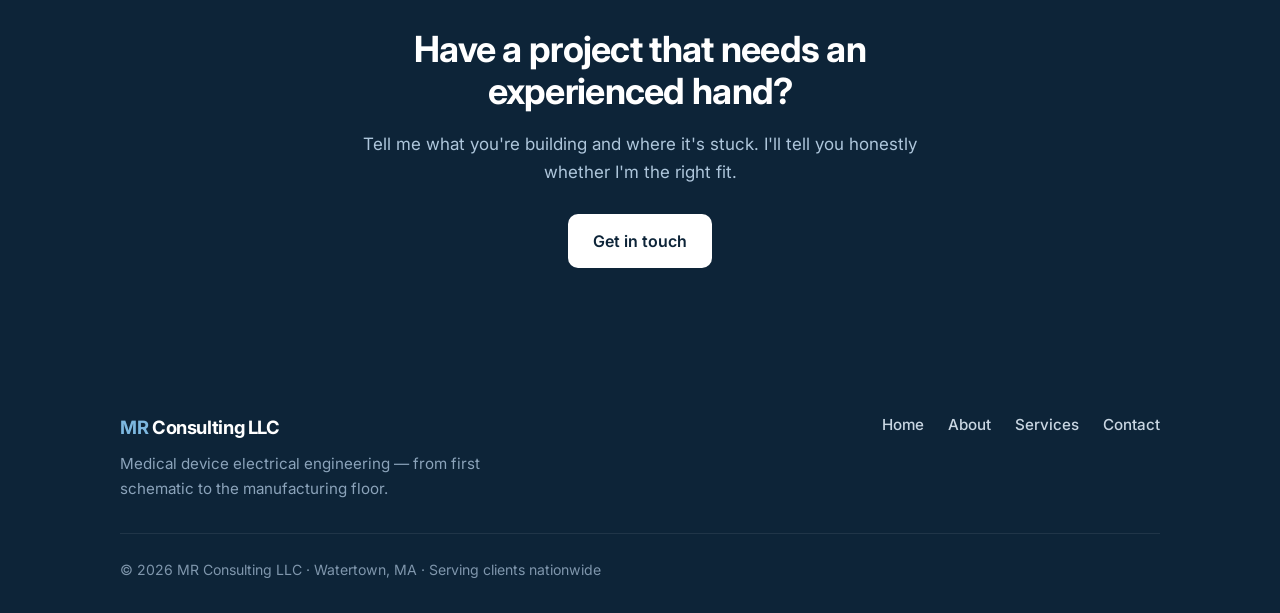
==== commit 251b4725: "WCAG pass: darker CTAs, contrast fixes, focus styles, skip links - btn--primary now uses accent-dk #" ====
--- a/index.html
+++ b/index.html
@@ -56,6 +56,7 @@
   <script defer src="https://cloud.umami.is/script.js" data-website-id="ed33d610-8fe4-4322-be44-9e553fc2a0b2"></script>
 </head>
 <body>
+  <a class="skip-link" href="#main">Skip to content</a>
 
   <!-- ================= HEADER ================= -->
   <header class="site-header">
@@ -78,7 +79,7 @@
     </div>
   </header>
 
-  <main>
+  <main id="main">
     <!-- ================= HERO ================= -->
     <section class="hero">
       <div class="container">
@@ -91,7 +92,7 @@
         </p>
         <div class="btn-row">
           <a href="contact.html" class="btn btn--light">Start a conversation</a>
-          <a href="services.html" class="btn btn--ghost" style="color:#d6e2ee;border-color:rgba(255,255,255,.25)">View services</a>
+          <a href="services.html" class="btn btn--ghost" style="color:#d6e2ee;border-color:rgba(255,255,255,.4)">View services</a>
         </div>
       </div>
     </section>
--- a/css/styles.css
+++ b/css/styles.css
@@ -68,6 +68,34 @@
 a { color: var(--accent); text-decoration: none; transition: color .15s var(--ease); }
 a:hover { color: var(--accent-dk); }
 
+/* Links inside prose need more than color to stand out (WCAG 1.4.1) */
+main p a:not(.btn) {
+  text-decoration: underline;
+  text-underline-offset: 2px;
+}
+
+/* Visible keyboard focus, with a light ring on dark surfaces */
+a:focus-visible, button:focus-visible {
+  outline: 3px solid var(--accent);
+  outline-offset: 2px;
+}
+.hero :focus-visible, .section--ink :focus-visible, .site-footer :focus-visible {
+  outline-color: #7db8e0;
+}
+
+.skip-link {
+  position: fixed;
+  top: .75rem; left: .75rem;
+  z-index: 100;
+  background: var(--ink);
+  color: #fff;
+  font-weight: 600;
+  padding: .65rem 1.1rem;
+  border-radius: 8px;
+  transform: translateY(-250%);
+}
+.skip-link:focus { transform: none; }
+
 strong { color: var(--ink-soft); font-weight: 600; }
 
 /* ---------- Layout helpers ---------- */
@@ -115,8 +143,8 @@
 }
 .btn:active { transform: translateY(1px); }
 
-.btn--primary { background: var(--accent); color: #fff; }
-.btn--primary:hover { background: var(--accent-dk); color: #fff; }
+.btn--primary { background: var(--accent-dk); color: #fff; }
+.btn--primary:hover { background: #114a77; color: #fff; }
 
 .btn--ghost {
   background: transparent;
@@ -404,7 +432,7 @@
 .footer-bottom {
   padding-top: 1.5rem; display: flex; flex-wrap: wrap;
   gap: .5rem 1.5rem; justify-content: space-between;
-  font-size: .88rem; color: #6f879e;
+  font-size: .88rem; color: #7f96ac;
 }
 .footer-bottom a { color: #8ba3ba; }
 .footer-bottom a:hover { color: #fff; }
